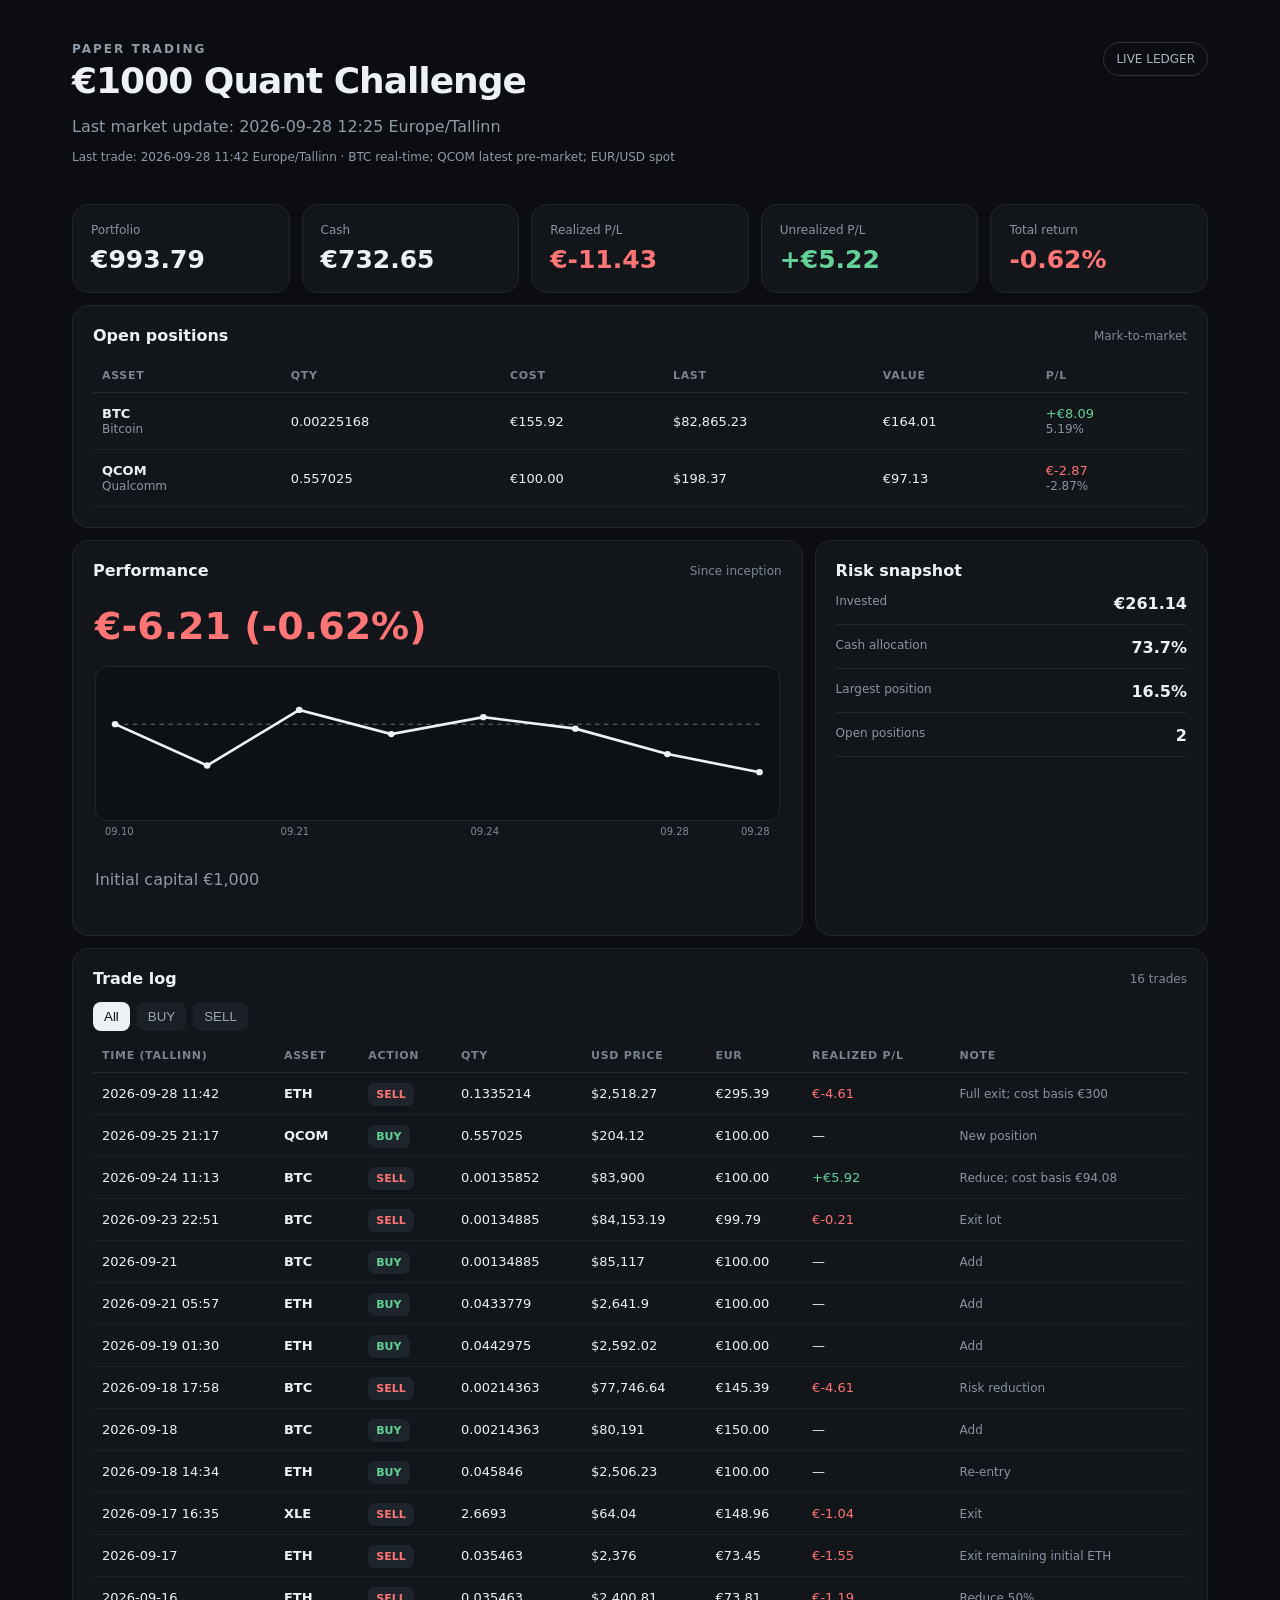
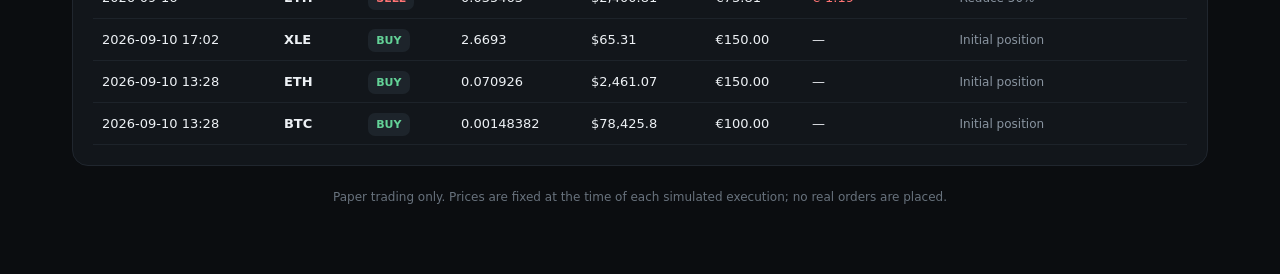
==== index.html @ 476fca2f "Use European chart dates and refresh assets" ====
<!doctype html><html lang="et"><head><meta charset="utf-8"><meta name="viewport" content="width=device-width,initial-scale=1"><title>€1000 Quant Challenge</title><link rel="stylesheet" href="style.css?v=quant5"></head><body><main class="wrap"><header><div><div class="eyebrow">PAPER TRADING</div><h1>€1000 Quant Challenge</h1><p id="asof"></p><p id="lasttrade" class="submeta"></p></div><div class="badge">LIVE LEDGER</div></header><section id="cards" class="cards"></section><section class="panel"><div class="panelhead"><h2>Open positions</h2><span>Mark-to-market</span></div><div class="tablewrap"><table><thead><tr><th>Asset</th><th>Qty</th><th>Cost</th><th>Last</th><th>Value</th><th>P/L</th></tr></thead><tbody id="positions"></tbody></table></div></section><section class="grid"><div class="panel"><div class="panelhead"><h2>Performance</h2><span>Since inception</span></div><div class="perf"><div id="bigReturn"></div><div id="chart" class="chart"></div><div id="chartDates" class="chartdates"></div><p>Initial capital €1,000</p></div></div><div class="panel"><div class="panelhead"><h2>Risk snapshot</h2></div><div id="risk" class="risk"></div></div></section><section class="panel"><div class="panelhead"><h2>Trade log</h2><span id="tradeCount"></span></div><div class="filters"><button class="active" data-f="ALL">All</button><button data-f="BUY">BUY</button><button data-f="SELL">SELL</button></div><div class="tablewrap"><table><thead><tr><th>Time (Tallinn)</th><th>Asset</th><th>Action</th><th>Qty</th><th>USD price</th><th>EUR</th><th>Realized P/L</th><th>Note</th></tr></thead><tbody id="trades"></tbody></table></div></section><footer>Paper trading only. Prices are fixed at the time of each simulated execution; no real orders are placed.</footer></main><script src="data.js?v=quant3"></script><script src="app.js?v=quant5"></script></body></html>
---- style.css ----
*{box-sizing:border-box}body{margin:0;background:#0b0d10;color:#edf1f5;font-family:Inter,ui-sans-serif,system-ui,-apple-system,sans-serif}.wrap{max-width:1180px;margin:auto;padding:42px 22px 70px}header{display:flex;justify-content:space-between;align-items:flex-start;margin-bottom:28px}h1{font-size:36px;margin:4px 0 4px;letter-spacing:-1px}.eyebrow{font-size:12px;letter-spacing:2px;color:#8f9aa7;font-weight:800}p{color:#8f9aa7}.badge{border:1px solid #2a313a;border-radius:999px;padding:9px 12px;font-size:12px;color:#aab4bf}.cards{display:grid;grid-template-columns:repeat(5,1fr);gap:12px;margin-bottom:12px}.card,.panel{background:#12161b;border:1px solid #20262e;border-radius:16px}.card{padding:18px}.label{color:#8994a0;font-size:12px}.value{font-size:25px;font-weight:750;margin-top:8px}.pos{color:#63d297}.neg{color:#ff7474}.panel{padding:20px;margin-bottom:12px}.panelhead{display:flex;justify-content:space-between;align-items:center;margin-bottom:14px}.panelhead h2{font-size:16px;margin:0}.panelhead span{font-size:12px;color:#7f8995}.tablewrap{overflow:auto}table{width:100%;border-collapse:collapse;min-width:760px}th{text-align:left;color:#78838f;font-size:11px;text-transform:uppercase;letter-spacing:.7px;padding:10px 9px;border-bottom:1px solid #252c34}td{padding:13px 9px;border-bottom:1px solid #1d232a;font-size:13px}.symbol{font-weight:800}.side{font-weight:800;font-size:11px;padding:5px 8px;border-radius:7px;background:#1d242b}.grid{display:grid;grid-template-columns:1.3fr .7fr;gap:12px}.perf{padding:10px 2px}.perf #bigReturn{font-size:38px;font-weight:800}.bar{height:8px;background:#252b32;border-radius:10px;overflow:hidden;margin:18px 0}.bar i{display:block;height:100%;width:0;background:currentColor}.risk{display:grid;gap:13px}.riskrow{display:flex;justify-content:space-between;border-bottom:1px solid #20262e;padding-bottom:11px}.filters{display:flex;gap:7px;margin-bottom:8px}.filters button{background:#1b2026;color:#9ba5af;border:0;border-radius:8px;padding:7px 11px;cursor:pointer}.filters button.active{background:#edf1f5;color:#0b0d10}footer{text-align:center;color:#68727d;font-size:12px;margin-top:24px}@media(max-width:850px){.cards{grid-template-columns:repeat(2,1fr)}.grid{grid-template-columns:1fr}header{gap:15px}.badge{display:none}}.submeta{margin-top:-2px;font-size:12px}.chart{height:155px;margin-top:18px;border:1px solid #20262e;border-radius:12px;padding:8px;background:#0d1115}.chart svg{width:100%;height:100%;overflow:visible}.chart .gridline{stroke:#252c34;stroke-width:1}.chart .line{fill:none;stroke:#edf1f5;stroke-width:2.5}.chart .base{stroke:#68727d;stroke-width:1;stroke-dasharray:4 4}.chart .dot{fill:#edf1f5}.chartlabels{display:flex;justify-content:space-between;color:#68727d;font-size:11px;margin-top:6px}.chartdates{position:relative;height:28px;margin:5px 10px 0;color:#7f8995;font-size:10px}.chartdate{position:absolute;transform:translateX(-50%);white-space:nowrap}.chartdate:first-child{transform:none}.chartdate:last-child{transform:translateX(-100%)}
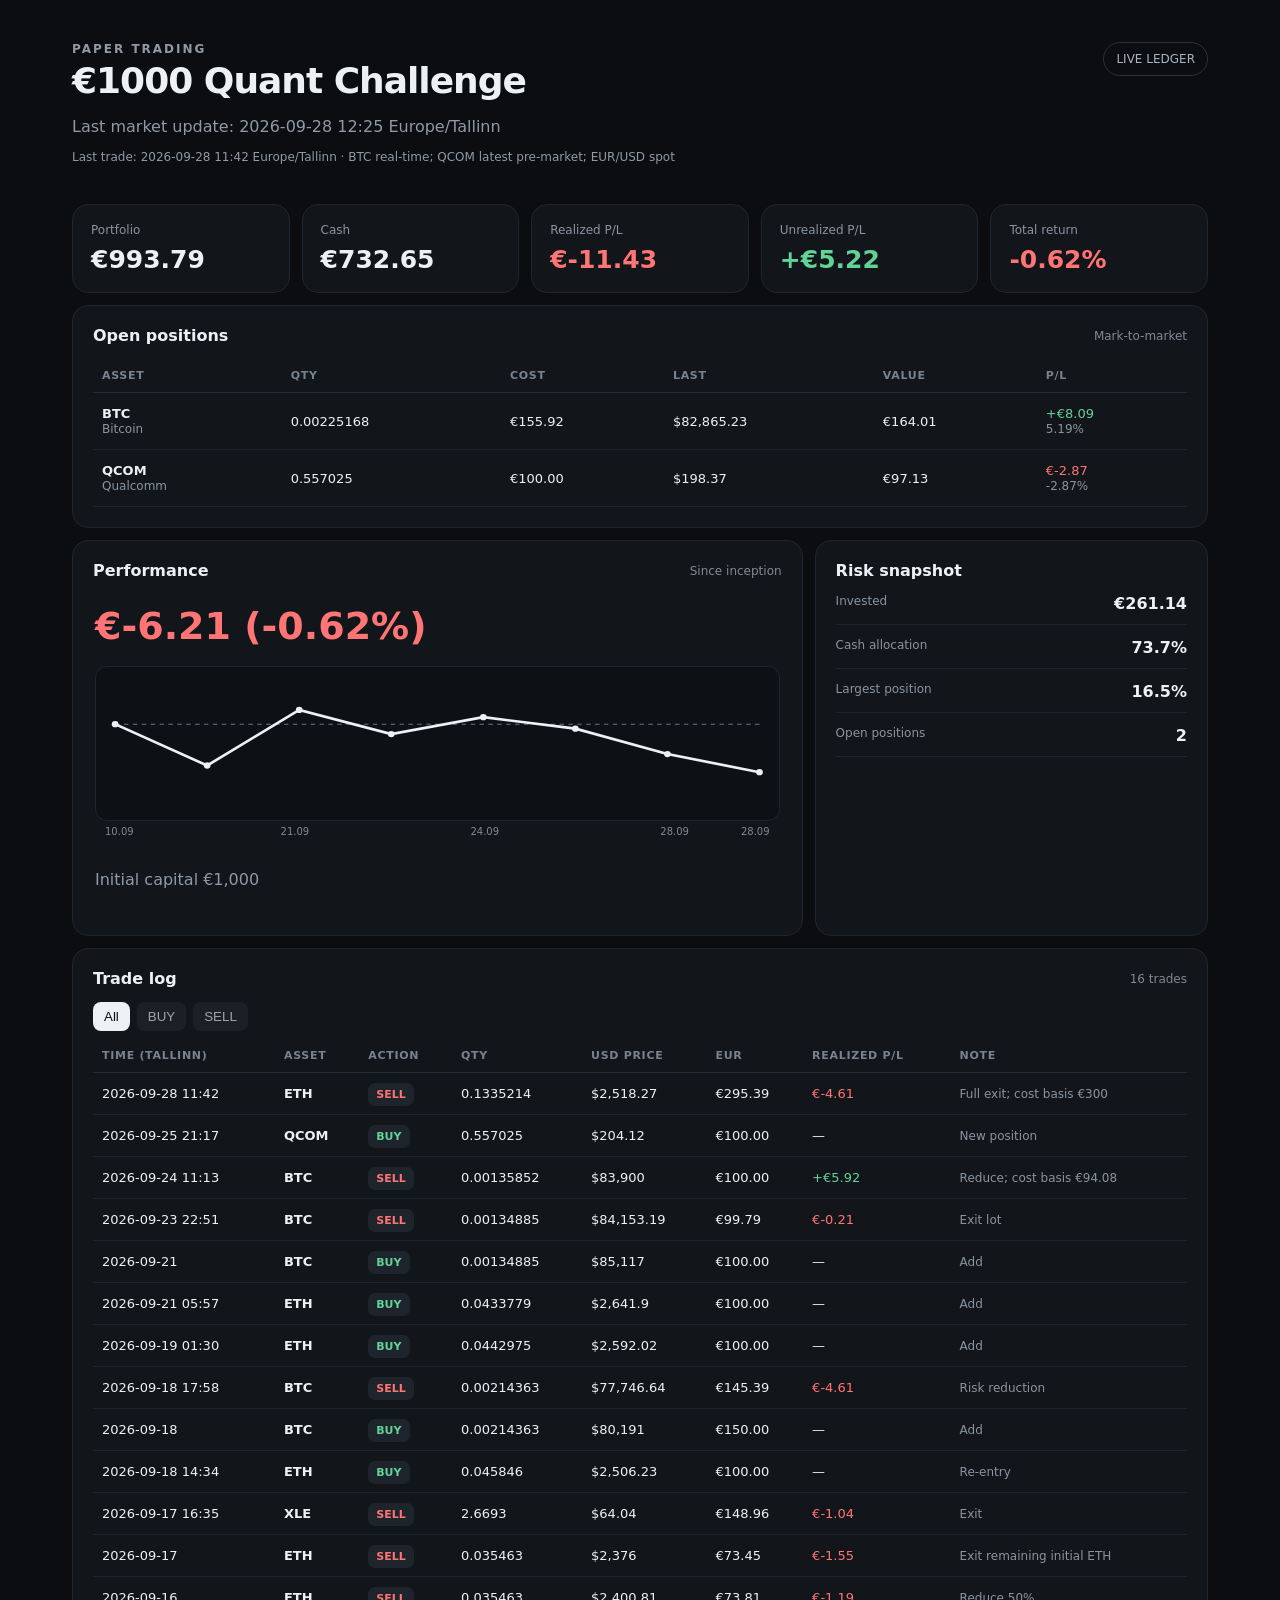
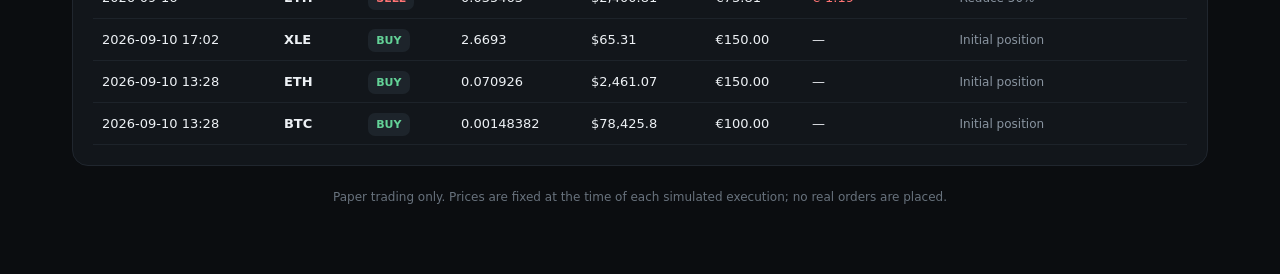
==== commit a2c57b33: "Refresh chart date deduplication" ====
--- a/index.html
+++ b/index.html
@@ -1 +1 @@
-<!doctype html><html lang="et"><head><meta charset="utf-8"><meta name="viewport" content="width=device-width,initial-scale=1"><title>€1000 Quant Challenge</title><link rel="stylesheet" href="style.css?v=quant5"></head><body><main class="wrap"><header><div><div class="eyebrow">PAPER TRADING</div><h1>€1000 Quant Challenge</h1><p id="asof"></p><p id="lasttrade" class="submeta"></p></div><div class="badge">LIVE LEDGER</div></header><section id="cards" class="cards"></section><section class="panel"><div class="panelhead"><h2>Open positions</h2><span>Mark-to-market</span></div><div class="tablewrap"><table><thead><tr><th>Asset</th><th>Qty</th><th>Cost</th><th>Last</th><th>Value</th><th>P/L</th></tr></thead><tbody id="positions"></tbody></table></div></section><section class="grid"><div class="panel"><div class="panelhead"><h2>Performance</h2><span>Since inception</span></div><div class="perf"><div id="bigReturn"></div><div id="chart" class="chart"></div><div id="chartDates" class="chartdates"></div><p>Initial capital €1,000</p></div></div><div class="panel"><div class="panelhead"><h2>Risk snapshot</h2></div><div id="risk" class="risk"></div></div></section><section class="panel"><div class="panelhead"><h2>Trade log</h2><span id="tradeCount"></span></div><div class="filters"><button class="active" data-f="ALL">All</button><button data-f="BUY">BUY</button><button data-f="SELL">SELL</button></div><div class="tablewrap"><table><thead><tr><th>Time (Tallinn)</th><th>Asset</th><th>Action</th><th>Qty</th><th>USD price</th><th>EUR</th><th>Realized P/L</th><th>Note</th></tr></thead><tbody id="trades"></tbody></table></div></section><footer>Paper trading only. Prices are fixed at the time of each simulated execution; no real orders are placed.</footer></main><script src="data.js?v=quant3"></script><script src="app.js?v=quant5"></script></body></html>+<!doctype html><html lang="et"><head><meta charset="utf-8"><meta name="viewport" content="width=device-width,initial-scale=1"><title>€1000 Quant Challenge</title><link rel="stylesheet" href="style.css?v=quant5"></head><body><main class="wrap"><header><div><div class="eyebrow">PAPER TRADING</div><h1>€1000 Quant Challenge</h1><p id="asof"></p><p id="lasttrade" class="submeta"></p></div><div class="badge">LIVE LEDGER</div></header><section id="cards" class="cards"></section><section class="panel"><div class="panelhead"><h2>Open positions</h2><span>Mark-to-market</span></div><div class="tablewrap"><table><thead><tr><th>Asset</th><th>Qty</th><th>Cost</th><th>Last</th><th>Value</th><th>P/L</th></tr></thead><tbody id="positions"></tbody></table></div></section><section class="grid"><div class="panel"><div class="panelhead"><h2>Performance</h2><span>Since inception</span></div><div class="perf"><div id="bigReturn"></div><div id="chart" class="chart"></div><div id="chartDates" class="chartdates"></div><p>Initial capital €1,000</p></div></div><div class="panel"><div class="panelhead"><h2>Risk snapshot</h2></div><div id="risk" class="risk"></div></div></section><section class="panel"><div class="panelhead"><h2>Trade log</h2><span id="tradeCount"></span></div><div class="filters"><button class="active" data-f="ALL">All</button><button data-f="BUY">BUY</button><button data-f="SELL">SELL</button></div><div class="tablewrap"><table><thead><tr><th>Time (Tallinn)</th><th>Asset</th><th>Action</th><th>Qty</th><th>USD price</th><th>EUR</th><th>Realized P/L</th><th>Note</th></tr></thead><tbody id="trades"></tbody></table></div></section><footer>Paper trading only. Prices are fixed at the time of each simulated execution; no real orders are placed.</footer></main><script src="data.js?v=quant3"></script><script src="app.js?v=quant6"></script></body></html>
--- a/style.css
+++ b/style.css
@@ -1 +1 @@
-*{box-sizing:border-box}body{margin:0;background:#0b0d10;color:#edf1f5;font-family:Inter,ui-sans-serif,system-ui,-apple-system,sans-serif}.wrap{max-width:1180px;margin:auto;padding:42px 22px 70px}header{display:flex;justify-content:space-between;align-items:flex-start;margin-bottom:28px}h1{font-size:36px;margin:4px 0 4px;letter-spacing:-1px}.eyebrow{font-size:12px;letter-spacing:2px;color:#8f9aa7;font-weight:800}p{color:#8f9aa7}.badge{border:1px solid #2a313a;border-radius:999px;padding:9px 12px;font-size:12px;color:#aab4bf}.cards{display:grid;grid-template-columns:repeat(5,1fr);gap:12px;margin-bottom:12px}.card,.panel{background:#12161b;border:1px solid #20262e;border-radius:16px}.card{padding:18px}.label{color:#8994a0;font-size:12px}.value{font-size:25px;font-weight:750;margin-top:8px}.pos{color:#63d297}.neg{color:#ff7474}.panel{padding:20px;margin-bottom:12px}.panelhead{display:flex;justify-content:space-between;align-items:center;margin-bottom:14px}.panelhead h2{font-size:16px;margin:0}.panelhead span{font-size:12px;color:#7f8995}.tablewrap{overflow:auto}table{width:100%;border-collapse:collapse;min-width:760px}th{text-align:left;color:#78838f;font-size:11px;text-transform:uppercase;letter-spacing:.7px;padding:10px 9px;border-bottom:1px solid #252c34}td{padding:13px 9px;border-bottom:1px solid #1d232a;font-size:13px}.symbol{font-weight:800}.side{font-weight:800;font-size:11px;padding:5px 8px;border-radius:7px;background:#1d242b}.grid{display:grid;grid-template-columns:1.3fr .7fr;gap:12px}.perf{padding:10px 2px}.perf #bigReturn{font-size:38px;font-weight:800}.bar{height:8px;background:#252b32;border-radius:10px;overflow:hidden;margin:18px 0}.bar i{display:block;height:100%;width:0;background:currentColor}.risk{display:grid;gap:13px}.riskrow{display:flex;justify-content:space-between;border-bottom:1px solid #20262e;padding-bottom:11px}.filters{display:flex;gap:7px;margin-bottom:8px}.filters button{background:#1b2026;color:#9ba5af;border:0;border-radius:8px;padding:7px 11px;cursor:pointer}.filters button.active{background:#edf1f5;color:#0b0d10}footer{text-align:center;color:#68727d;font-size:12px;margin-top:24px}@media(max-width:850px){.cards{grid-template-columns:repeat(2,1fr)}.grid{grid-template-columns:1fr}header{gap:15px}.badge{display:none}}.submeta{margin-top:-2px;font-size:12px}.chart{height:155px;margin-top:18px;border:1px solid #20262e;border-radius:12px;padding:8px;background:#0d1115}.chart svg{width:100%;height:100%;overflow:visible}.chart .gridline{stroke:#252c34;stroke-width:1}.chart .line{fill:none;stroke:#edf1f5;stroke-width:2.5}.chart .base{stroke:#68727d;stroke-width:1;stroke-dasharray:4 4}.chart .dot{fill:#edf1f5}.chartlabels{display:flex;justify-content:space-between;color:#68727d;font-size:11px;margin-top:6px}.chartdates{position:relative;height:28px;margin:5px 10px 0;color:#7f8995;font-size:10px}.chartdate{position:absolute;transform:translateX(-50%);white-space:nowrap}.chartdate:first-child{transform:none}.chartdate:last-child{transform:translateX(-100%)}+*{box-sizing:border-box}body{margin:0;background:#0b0d10;color:#edf1f5;font-family:Inter,ui-sans-serif,system-ui,-apple-system,sans-serif}.wrap{max-width:1180px;margin:auto;padding:42px 22px 70px}header{display:flex;justify-content:space-between;align-items:flex-start;margin-bottom:28px}h1{font-size:36px;margin:4px 0 4px;letter-spacing:-1px}.eyebrow{font-size:12px;letter-spacing:2px;color:#8f9aa7;font-weight:800}p{color:#8f9aa7}.badge{border:1px solid #2a313a;border-radius:999px;padding:9px 12px;font-size:12px;color:#aab4bf}.cards{display:grid;grid-template-columns:repeat(5,1fr);gap:12px;margin-bottom:12px}.card,.panel{background:#12161b;border:1px solid #20262e;border-radius:16px}.card{padding:18px}.label{color:#8994a0;font-size:12px}.value{font-size:25px;font-weight:750;margin-top:8px}.pos{color:#63d297}.neg{color:#ff7474}.panel{padding:20px;margin-bottom:12px}.panelhead{display:flex;justify-content:space-between;align-items:center;margin-bottom:14px}.panelhead h2{font-size:16px;margin:0}.panelhead span{font-size:12px;color:#7f8995}.tablewrap{overflow:auto}table{width:100%;border-collapse:collapse;min-width:760px}th{text-align:left;color:#78838f;font-size:11px;text-transform:uppercase;letter-spacing:.7px;padding:10px 9px;border-bottom:1px solid #252c34}td{padding:13px 9px;border-bottom:1px solid #1d232a;font-size:13px}.symbol{font-weight:800}.side{font-weight:800;font-size:11px;padding:5px 8px;border-radius:7px;background:#1d242b}.grid{display:grid;grid-template-columns:1.3fr .7fr;gap:12px}.perf{padding:10px 2px}.perf #bigReturn{font-size:38px;font-weight:800}.bar{height:8px;background:#252b32;border-radius:10px;overflow:hidden;margin:18px 0}.bar i{display:block;height:100%;width:0;background:currentColor}.risk{display:grid;gap:13px}.riskrow{display:flex;justify-content:space-between;border-bottom:1px solid #20262e;padding-bottom:11px}.filters{display:flex;gap:7px;margin-bottom:8px}.filters button{background:#1b2026;color:#9ba5af;border:0;border-radius:8px;padding:7px 11px;cursor:pointer}.filters button.active{background:#edf1f5;color:#0b0d10}footer{text-align:center;color:#68727d;font-size:12px;margin-top:24px}@media(max-width:850px){.cards{grid-template-columns:repeat(2,1fr)}.grid{grid-template-columns:1fr}header{gap:15px}.badge{display:none}}.submeta{margin-top:-2px;font-size:12px}.chart{height:155px;margin-top:18px;border:1px solid #20262e;border-radius:12px;padding:8px;background:#0d1115}.chart svg{width:100%;height:100%;overflow:visible}.chart .gridline{stroke:#252c34;stroke-width:1}.chart .line{fill:none;stroke:#edf1f5;stroke-width:2.5}.chart .base{stroke:#68727d;stroke-width:1;stroke-dasharray:4 4}.chart .dot{fill:#edf1f5}.chartlabels{display:flex;justify-content:space-between;color:#68727d;font-size:11px;margin-top:6px}.chartdates{position:relative;height:28px;margin:5px 10px 0;color:#7f8995;font-size:10px}.chartdate{position:absolute;transform:translateX(-50%);white-space:nowrap}.chartdate:first-child{transform:none}.chartdate:last-child{transform:translateX(-100%)}@media(max-width:600px){.chartdates{margin-left:10px;margin-right:10px;font-size:9px}.chartdate{white-space:nowrap}}
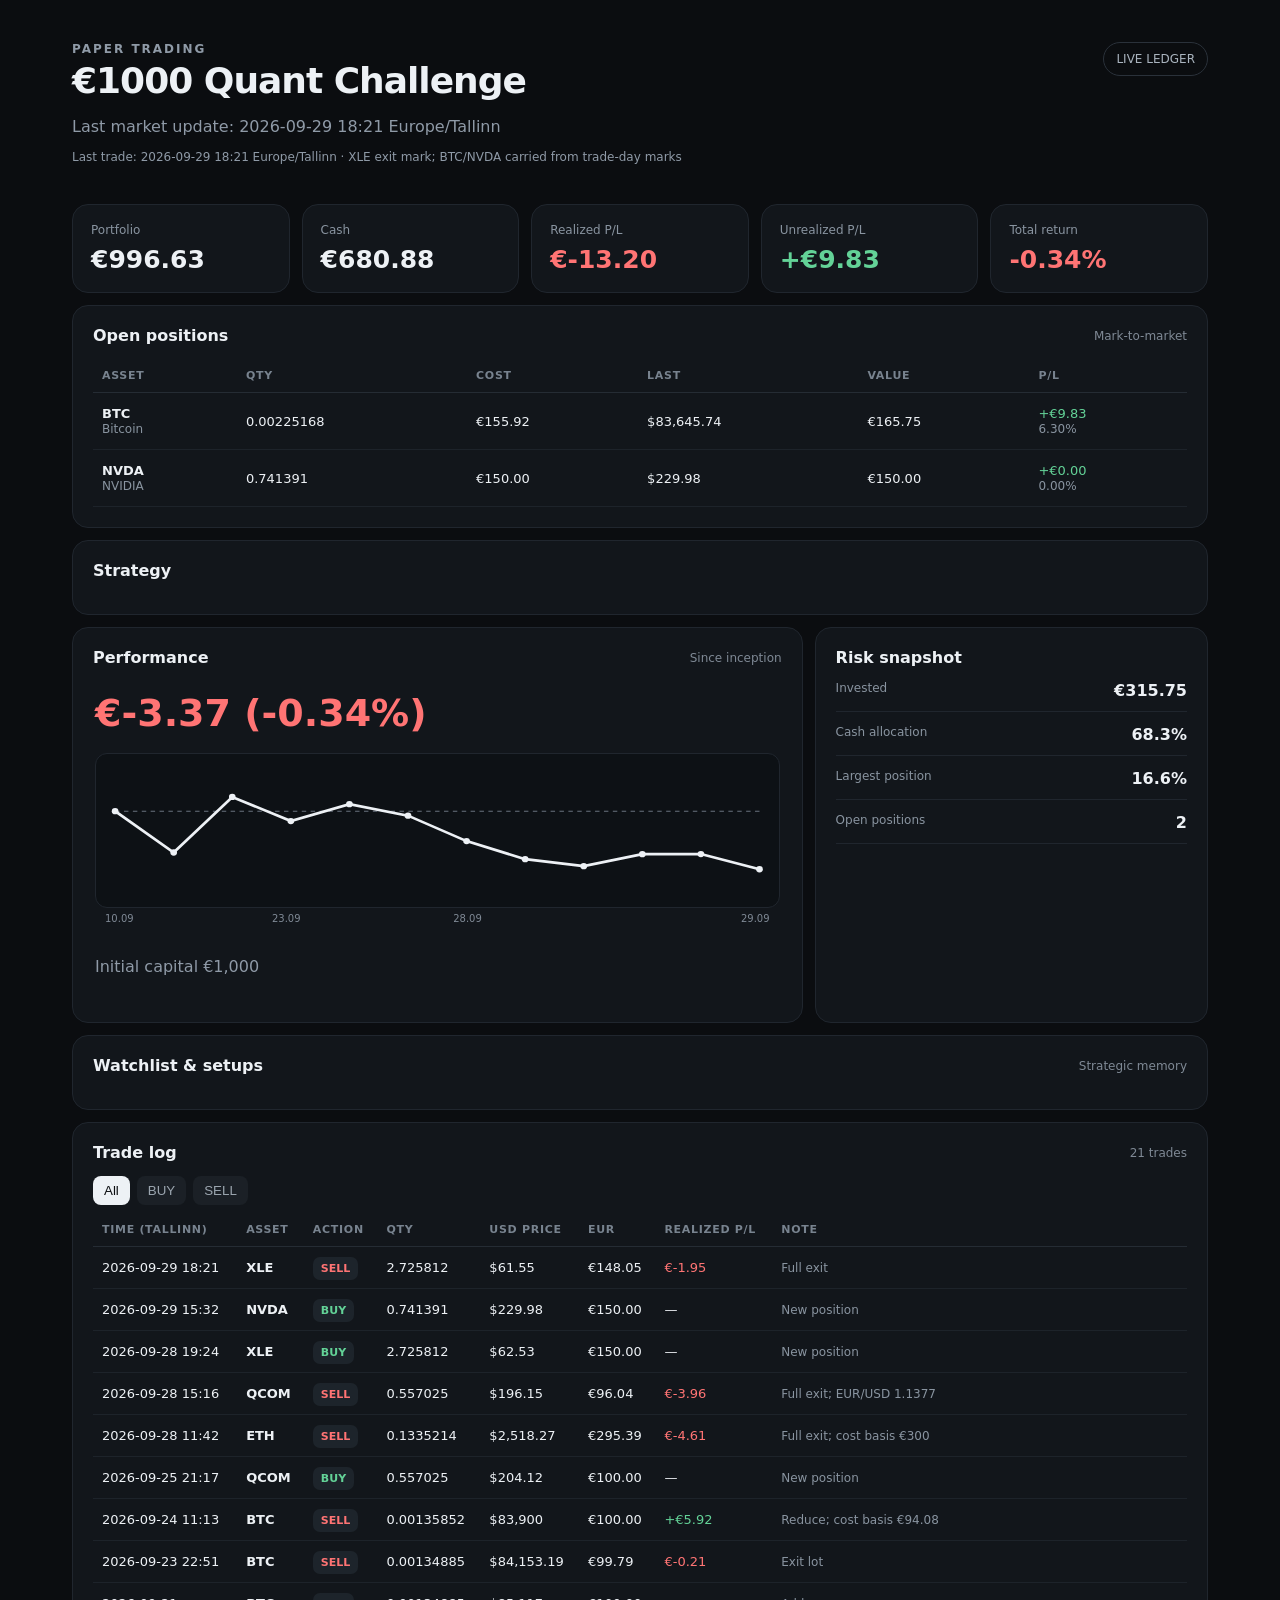
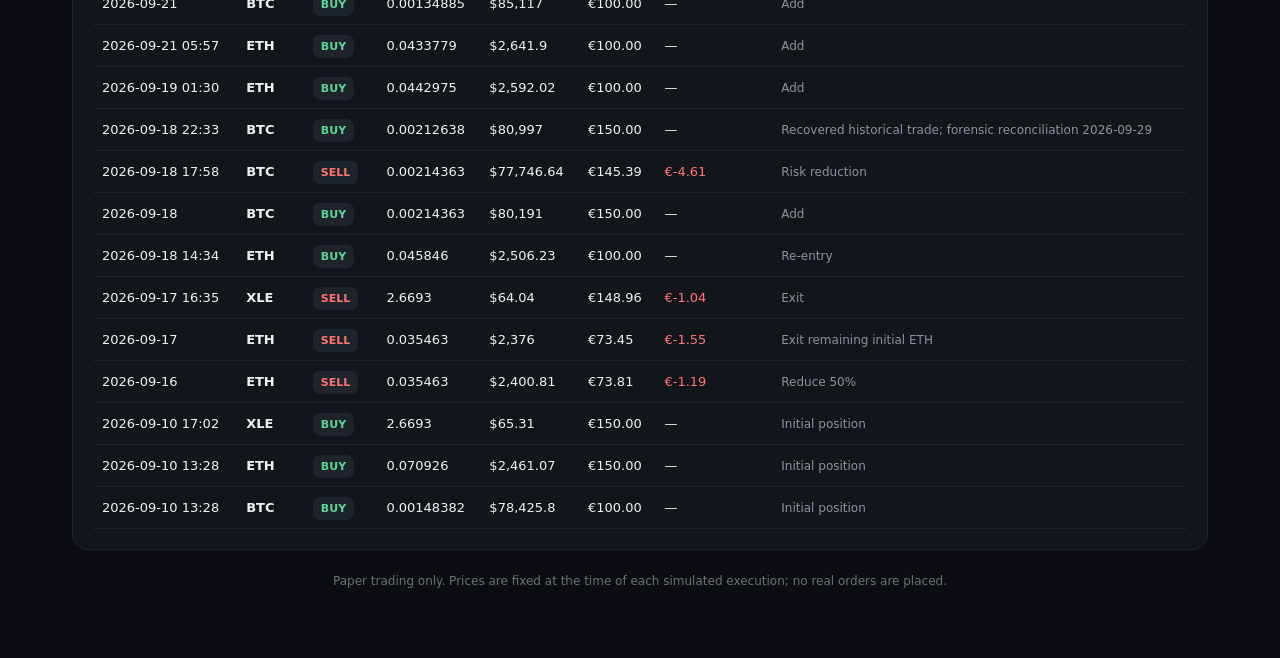
==== commit 7e86a1e2: "Add strategy dashboard sections" ====
--- a/index.html
+++ b/index.html
@@ -1 +1 @@
-<!doctype html><html lang="et"><head><meta charset="utf-8"><meta name="viewport" content="width=device-width,initial-scale=1"><title>€1000 Quant Challenge</title><link rel="stylesheet" href="style.css?v=quant5"></head><body><main class="wrap"><header><div><div class="eyebrow">PAPER TRADING</div><h1>€1000 Quant Challenge</h1><p id="asof"></p><p id="lasttrade" class="submeta"></p></div><div class="badge">LIVE LEDGER</div></header><section id="cards" class="cards"></section><section class="panel"><div class="panelhead"><h2>Open positions</h2><span>Mark-to-market</span></div><div class="tablewrap"><table><thead><tr><th>Asset</th><th>Qty</th><th>Cost</th><th>Last</th><th>Value</th><th>P/L</th></tr></thead><tbody id="positions"></tbody></table></div></section><section class="grid"><div class="panel"><div class="panelhead"><h2>Performance</h2><span>Since inception</span></div><div class="perf"><div id="bigReturn"></div><div id="chart" class="chart"></div><div id="chartDates" class="chartdates"></div><p>Initial capital €1,000</p></div></div><div class="panel"><div class="panelhead"><h2>Risk snapshot</h2></div><div id="risk" class="risk"></div></div></section><section class="panel"><div class="panelhead"><h2>Trade log</h2><span id="tradeCount"></span></div><div class="filters"><button class="active" data-f="ALL">All</button><button data-f="BUY">BUY</button><button data-f="SELL">SELL</button></div><div class="tablewrap"><table><thead><tr><th>Time (Tallinn)</th><th>Asset</th><th>Action</th><th>Qty</th><th>USD price</th><th>EUR</th><th>Realized P/L</th><th>Note</th></tr></thead><tbody id="trades"></tbody></table></div></section><footer>Paper trading only. Prices are fixed at the time of each simulated execution; no real orders are placed.</footer></main><script src="data.js?v=quant3"></script><script src="app.js?v=quant6"></script></body></html>+<!doctype html><html lang="et"><head><meta charset="utf-8"><meta name="viewport" content="width=device-width,initial-scale=1"><title>€1000 Quant Challenge</title><link rel="stylesheet" href="style.css?v=quant7"></head><body><main class="wrap"><header><div><div class="eyebrow">PAPER TRADING</div><h1>€1000 Quant Challenge</h1><p id="asof"></p><p id="lasttrade" class="submeta"></p></div><div class="badge">LIVE LEDGER</div></header><section id="cards" class="cards"></section><section class="panel"><div class="panelhead"><h2>Open positions</h2><span>Mark-to-market</span></div><div class="tablewrap"><table><thead><tr><th>Asset</th><th>Qty</th><th>Cost</th><th>Last</th><th>Value</th><th>P/L</th></tr></thead><tbody id="positions"></tbody></table></div></section><section class="panel"><div class="panelhead"><h2>Strategy</h2><span id="strategyReviewed"></span></div><div id="strategySummary" class="strategy-summary"></div><div id="positionStrategy" class="strategy-cards"></div></section><section class="grid"><div class="panel"><div class="panelhead"><h2>Performance</h2><span>Since inception</span></div><div class="perf"><div id="bigReturn"></div><div id="chart" class="chart"></div><div id="chartDates" class="chartdates"></div><p>Initial capital €1,000</p></div></div><div class="panel"><div class="panelhead"><h2>Risk snapshot</h2></div><div id="risk" class="risk"></div></div></section><section class="panel"><div class="panelhead"><h2>Watchlist & setups</h2><span>Strategic memory</span></div><div id="watchlist" class="watchlist"></div></section><section class="panel"><div class="panelhead"><h2>Trade log</h2><span id="tradeCount"></span></div><div class="filters"><button class="active" data-f="ALL">All</button><button data-f="BUY">BUY</button><button data-f="SELL">SELL</button></div><div class="tablewrap"><table><thead><tr><th>Time (Tallinn)</th><th>Asset</th><th>Action</th><th>Qty</th><th>USD price</th><th>EUR</th><th>Realized P/L</th><th>Note</th></tr></thead><tbody id="trades"></tbody></table></div></section><footer>Paper trading only. Prices are fixed at the time of each simulated execution; no real orders are placed.</footer></main><script src="data.js?v=quant4"></script><script src="app.js?v=quant7"></script></body></html>
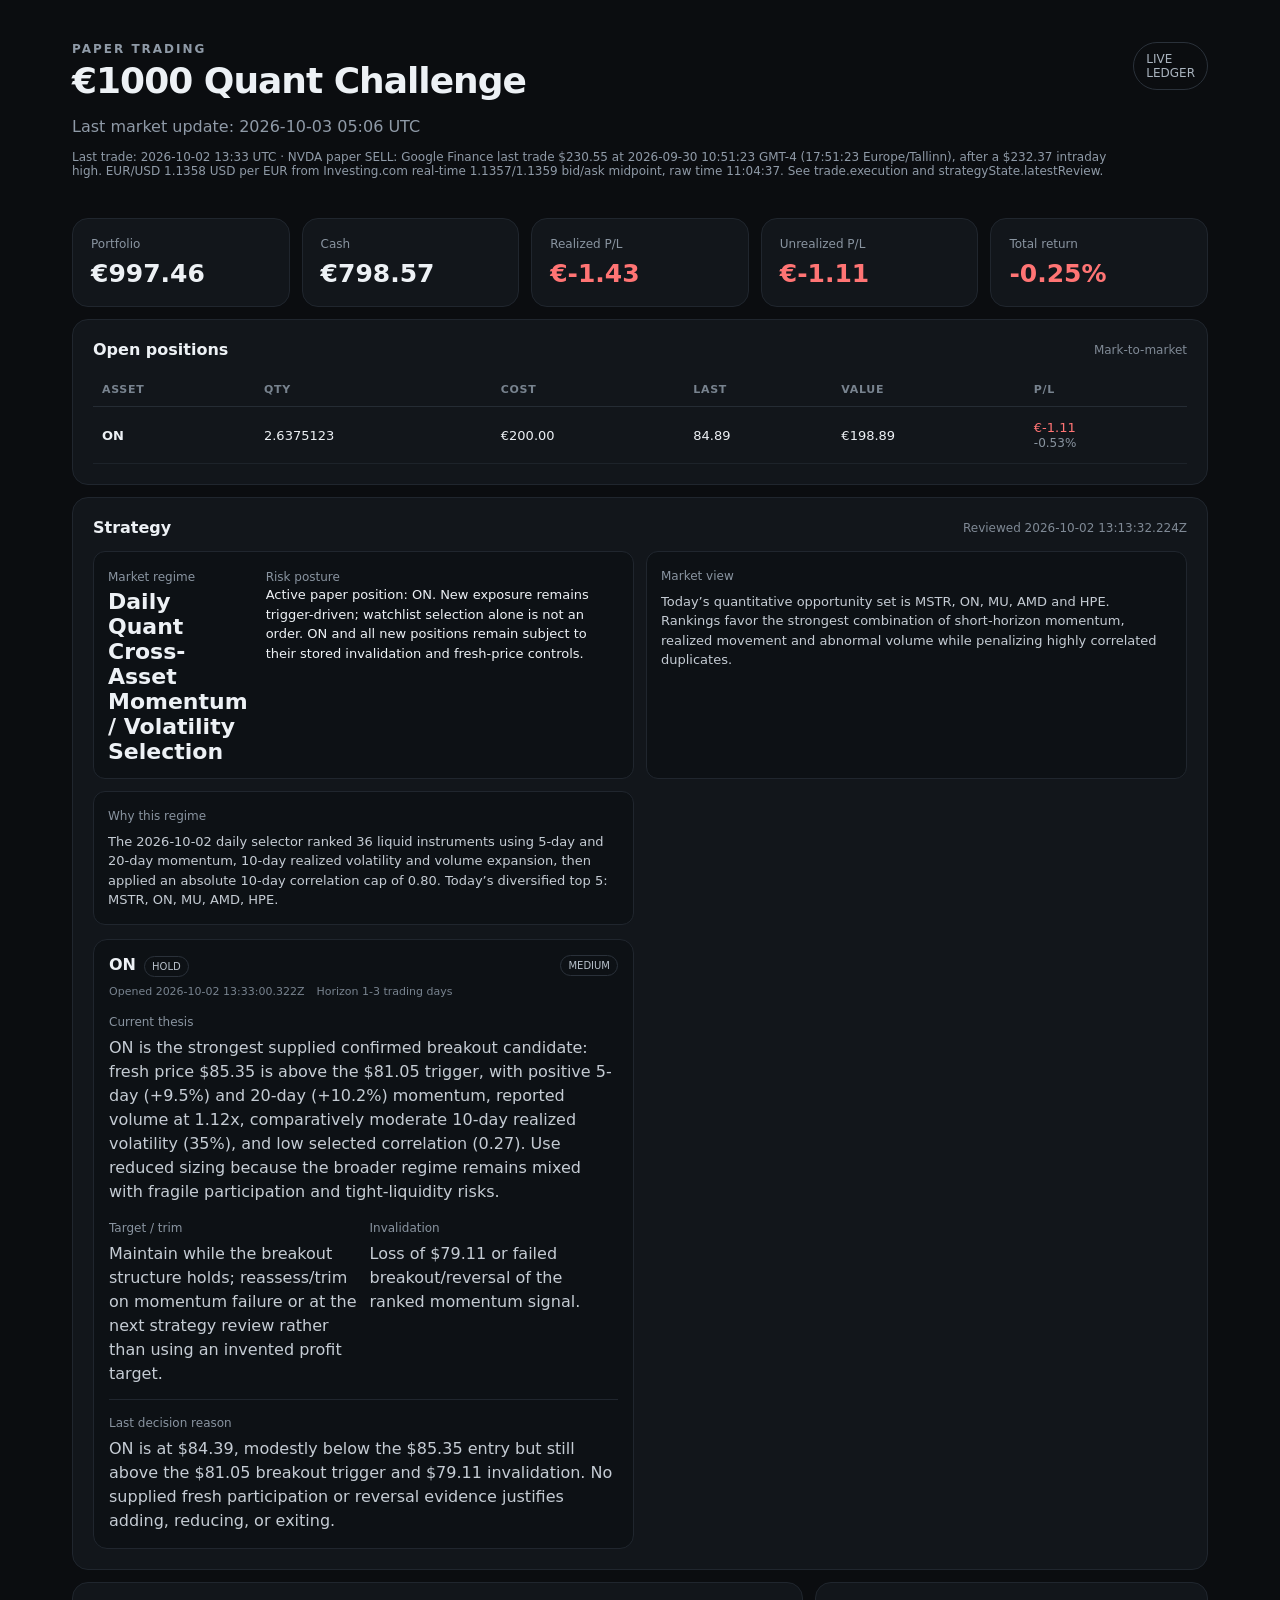
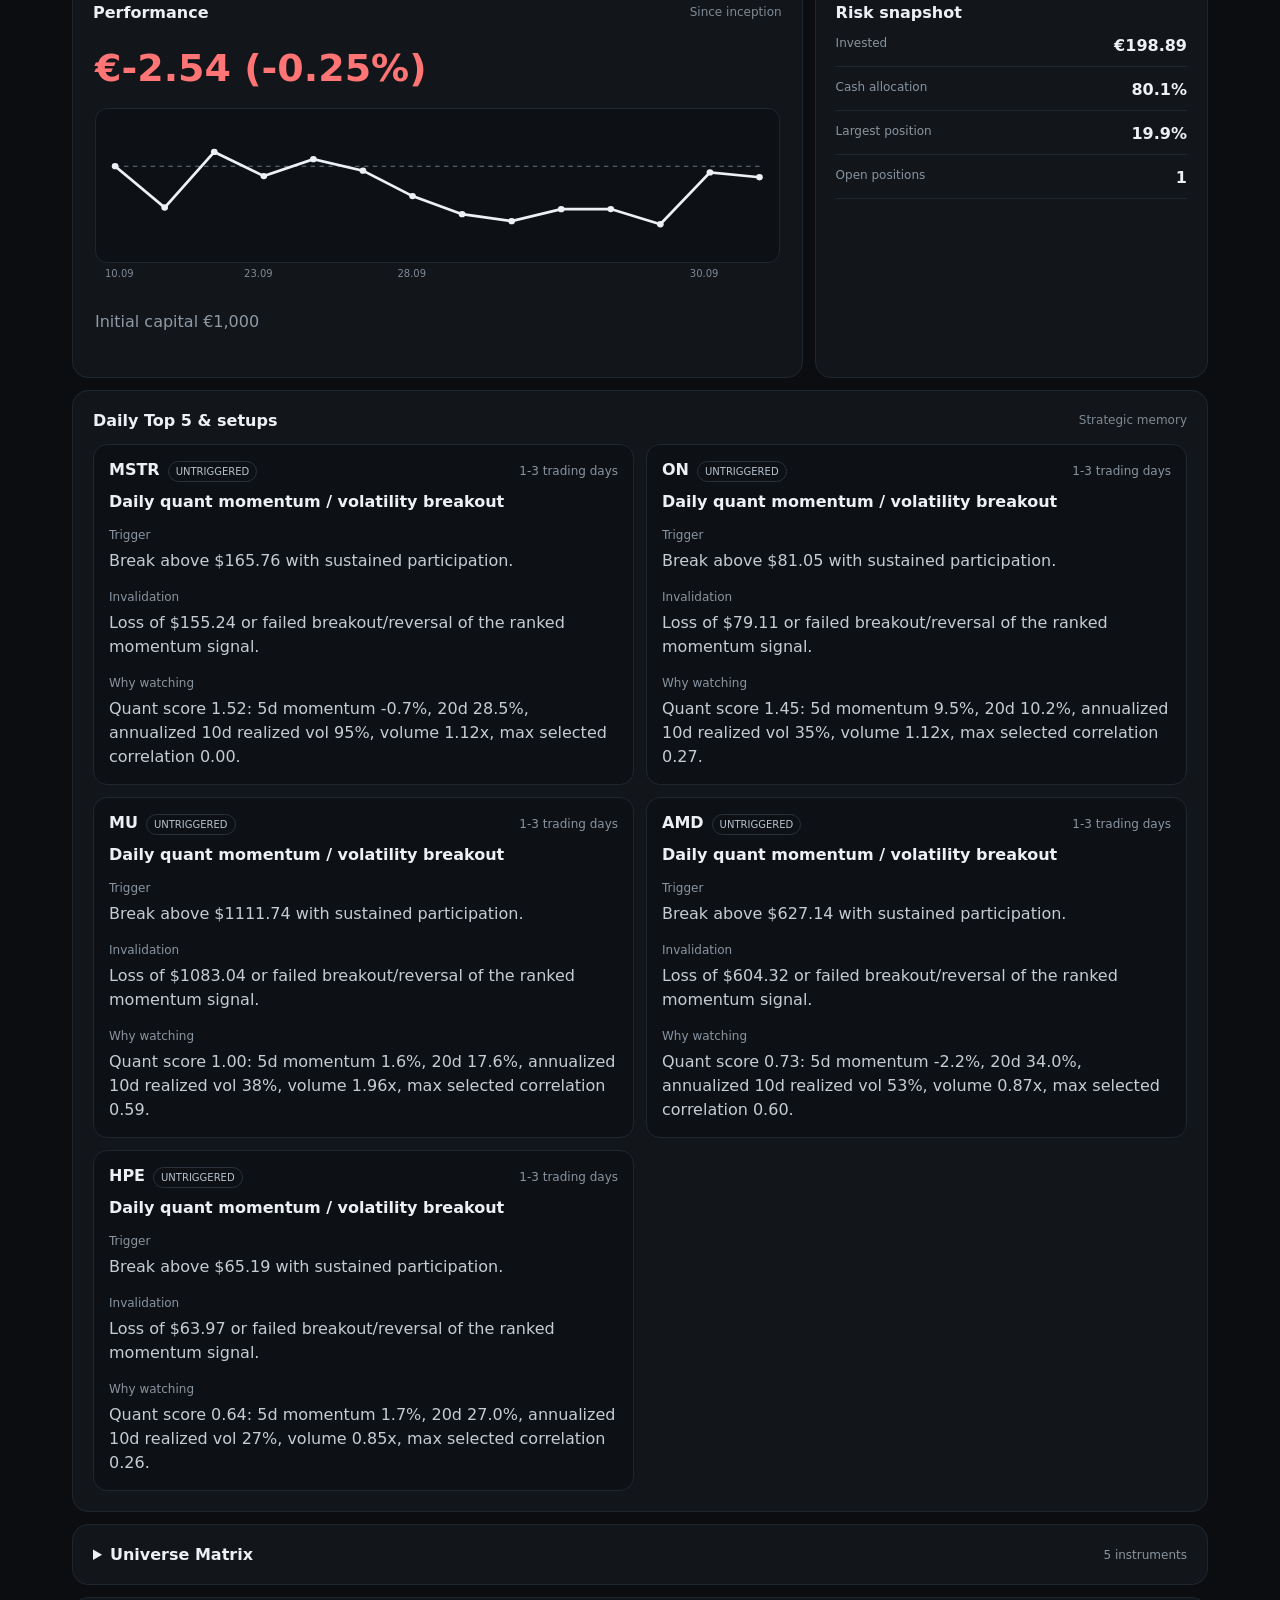
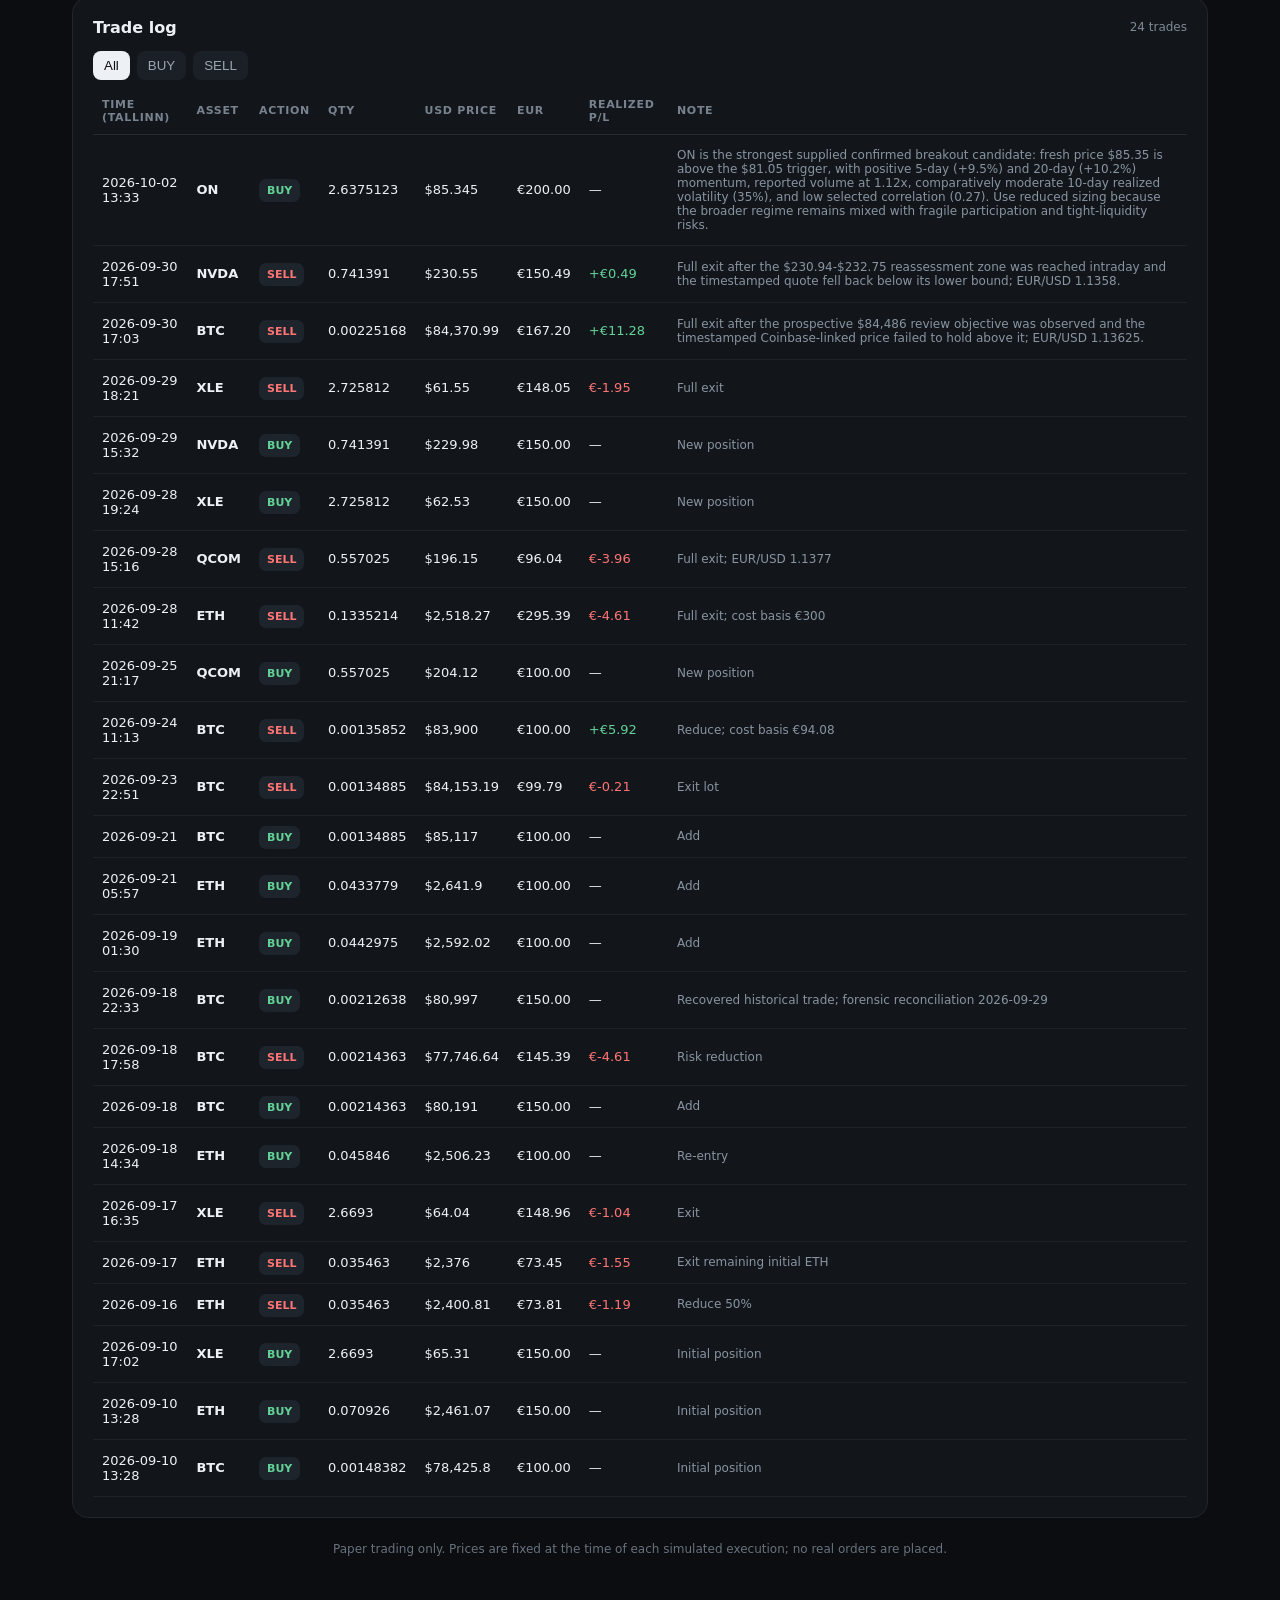
==== commit 77b2bbab: "Add full daily universe matrix and repair selector v2 serialization" ====
--- a/index.html
+++ b/index.html
@@ -1 +1 @@
-<!doctype html><html lang="et"><head><meta charset="utf-8"><meta name="viewport" content="width=device-width,initial-scale=1"><title>€1000 Quant Challenge</title><link rel="stylesheet" href="style.css?v=quant7"></head><body><main class="wrap"><header><div><div class="eyebrow">PAPER TRADING</div><h1>€1000 Quant Challenge</h1><p id="asof"></p><p id="lasttrade" class="submeta"></p></div><div class="badge">LIVE LEDGER</div></header><section id="cards" class="cards"></section><section class="panel"><div class="panelhead"><h2>Open positions</h2><span>Mark-to-market</span></div><div class="tablewrap"><table><thead><tr><th>Asset</th><th>Qty</th><th>Cost</th><th>Last</th><th>Value</th><th>P/L</th></tr></thead><tbody id="positions"></tbody></table></div></section><section class="panel"><div class="panelhead"><h2>Strategy</h2><span id="strategyReviewed"></span></div><div id="strategySummary" class="strategy-summary"></div><div id="positionStrategy" class="strategy-cards"></div></section><section class="grid"><div class="panel"><div class="panelhead"><h2>Performance</h2><span>Since inception</span></div><div class="perf"><div id="bigReturn"></div><div id="chart" class="chart"></div><div id="chartDates" class="chartdates"></div><p>Initial capital €1,000</p></div></div><div class="panel"><div class="panelhead"><h2>Risk snapshot</h2></div><div id="risk" class="risk"></div></div></section><section class="panel"><div class="panelhead"><h2>Watchlist & setups</h2><span>Strategic memory</span></div><div id="watchlist" class="watchlist"></div></section><section class="panel"><div class="panelhead"><h2>Trade log</h2><span id="tradeCount"></span></div><div class="filters"><button class="active" data-f="ALL">All</button><button data-f="BUY">BUY</button><button data-f="SELL">SELL</button></div><div class="tablewrap"><table><thead><tr><th>Time (Tallinn)</th><th>Asset</th><th>Action</th><th>Qty</th><th>USD price</th><th>EUR</th><th>Realized P/L</th><th>Note</th></tr></thead><tbody id="trades"></tbody></table></div></section><footer>Paper trading only. Prices are fixed at the time of each simulated execution; no real orders are placed.</footer></main><script src="data.js?v=quant4"></script><script src="app.js?v=quant7"></script></body></html>+<!doctype html><html lang="et"><head><meta charset="utf-8"><meta name="viewport" content="width=device-width,initial-scale=1"><title>€1000 Quant Challenge</title><link rel="stylesheet" href="style.css?v=matrix1"></head><body><main class="wrap"><header><div><div class="eyebrow">PAPER TRADING</div><h1>€1000 Quant Challenge</h1><p id="asof"></p><p id="lasttrade" class="submeta"></p></div><div class="badge">LIVE LEDGER</div></header><section id="cards" class="cards"></section><section class="panel"><div class="panelhead"><h2>Open positions</h2><span>Mark-to-market</span></div><div class="tablewrap"><table><thead><tr><th>Asset</th><th>Qty</th><th>Cost</th><th>Last</th><th>Value</th><th>P/L</th></tr></thead><tbody id="positions"></tbody></table></div></section><section class="panel"><div class="panelhead"><h2>Strategy</h2><span id="strategyReviewed"></span></div><div id="strategySummary" class="strategy-summary"></div><div id="positionStrategy" class="strategy-cards"></div></section><section class="grid"><div class="panel"><div class="panelhead"><h2>Performance</h2><span>Since inception</span></div><div class="perf"><div id="bigReturn"></div><div id="chart" class="chart"></div><div id="chartDates" class="chartdates"></div><p>Initial capital €1,000</p></div></div><div class="panel"><div class="panelhead"><h2>Risk snapshot</h2></div><div id="risk" class="risk"></div></div></section><section class="panel"><div class="panelhead"><h2>Daily Top 5 & setups</h2><span>Strategic memory</span></div><div id="watchlist" class="watchlist"></div></section><details id="universeMatrix" class="panel universe-panel"><summary><strong>Universe Matrix</strong><span id="universeCount"></span></summary><p id="universeMeta" class="matrix-note"></p><p id="universeMethod" class="matrix-note"></p><p id="universeComparison" class="matrix-note"></p><div class="matrix-controls"><label>Instrument<input id="universeSearch" type="search" placeholder="Search symbol" autocomplete="off"></label><label>Status<select id="universeFilter"><option value="ALL">All instruments</option><option value="SELECTED">Selected</option><option value="WATCH">Watch</option><option value="REJECT">Rejected / missing data</option></select></label><label>Sort<select id="universeSort"><option value="score">Score: high to low</option><option value="symbol">Symbol: A–Z</option><option value="change">Rank change: biggest rise</option></select></label><span id="universeVisible" class="label"></span></div><div class="tablewrap matrix-scroll" tabindex="0" role="region" aria-label="Universe factors; scroll horizontally for all columns"><table class="matrix-table"><thead><tr><th>Instrument</th><th>Rank</th><th>Change</th><th>Momentum<br>5d / 20d</th><th>Participation</th><th>Volatility</th><th>Correlation</th><th>Regime fit</th><th>Trigger</th><th>Invalidation</th><th>Expiry</th><th>Score</th><th>Status</th></tr></thead><tbody id="universeRows"></tbody></table></div><p class="matrix-note">Scroll sideways for all columns. Tap an instrument for selection reasons and setup rules. SELECTED is a watchlist candidate; entry still requires trigger confirmation.</p></details><section class="panel"><div class="panelhead"><h2>Trade log</h2><span id="tradeCount"></span></div><div class="filters"><button class="active" data-f="ALL">All</button><button data-f="BUY">BUY</button><button data-f="SELL">SELL</button></div><div class="tablewrap"><table><thead><tr><th>Time (Tallinn)</th><th>Asset</th><th>Action</th><th>Qty</th><th>USD price</th><th>EUR</th><th>Realized P/L</th><th>Note</th></tr></thead><tbody id="trades"></tbody></table></div></section><footer>Paper trading only. Prices are fixed at the time of each simulated execution; no real orders are placed.</footer></main><script src="data.js?v=quant4"></script><script src="app.js?v=matrix1"></script><script src="universe-matrix.js?v=matrix1"></script></body></html>
--- a/style.css
+++ b/style.css
@@ -1 +1,5 @@
-*{box-sizing:border-box}body{margin:0;background:#0b0d10;color:#edf1f5;font-family:Inter,ui-sans-serif,system-ui,-apple-system,sans-serif}.wrap{max-width:1180px;margin:auto;padding:42px 22px 70px}header{display:flex;justify-content:space-between;align-items:flex-start;margin-bottom:28px}h1{font-size:36px;margin:4px 0 4px;letter-spacing:-1px}.eyebrow{font-size:12px;letter-spacing:2px;color:#8f9aa7;font-weight:800}p{color:#8f9aa7}.badge{border:1px solid #2a313a;border-radius:999px;padding:9px 12px;font-size:12px;color:#aab4bf}.cards{display:grid;grid-template-columns:repeat(5,1fr);gap:12px;margin-bottom:12px}.card,.panel{background:#12161b;border:1px solid #20262e;border-radius:16px}.card{padding:18px}.label{color:#8994a0;font-size:12px}.value{font-size:25px;font-weight:750;margin-top:8px}.pos{color:#63d297}.neg{color:#ff7474}.panel{padding:20px;margin-bottom:12px}.panelhead{display:flex;justify-content:space-between;align-items:center;margin-bottom:14px}.panelhead h2{font-size:16px;margin:0}.panelhead span{font-size:12px;color:#7f8995}.tablewrap{overflow:auto}table{width:100%;border-collapse:collapse;min-width:760px}th{text-align:left;color:#78838f;font-size:11px;text-transform:uppercase;letter-spacing:.7px;padding:10px 9px;border-bottom:1px solid #252c34}td{padding:13px 9px;border-bottom:1px solid #1d232a;font-size:13px}.symbol{font-weight:800}.side{font-weight:800;font-size:11px;padding:5px 8px;border-radius:7px;background:#1d242b}.grid{display:grid;grid-template-columns:1.3fr .7fr;gap:12px}.perf{padding:10px 2px}.perf #bigReturn{font-size:38px;font-weight:800}.bar{height:8px;background:#252b32;border-radius:10px;overflow:hidden;margin:18px 0}.bar i{display:block;height:100%;width:0;background:currentColor}.risk{display:grid;gap:13px}.riskrow{display:flex;justify-content:space-between;border-bottom:1px solid #20262e;padding-bottom:11px}.filters{display:flex;gap:7px;margin-bottom:8px}.filters button{background:#1b2026;color:#9ba5af;border:0;border-radius:8px;padding:7px 11px;cursor:pointer}.filters button.active{background:#edf1f5;color:#0b0d10}footer{text-align:center;color:#68727d;font-size:12px;margin-top:24px}@media(max-width:850px){.cards{grid-template-columns:repeat(2,1fr)}.grid{grid-template-columns:1fr}header{gap:15px}.badge{display:none}}.submeta{margin-top:-2px;font-size:12px}.chart{height:155px;margin-top:18px;border:1px solid #20262e;border-radius:12px;padding:8px;background:#0d1115}.chart svg{width:100%;height:100%;overflow:visible}.chart .gridline{stroke:#252c34;stroke-width:1}.chart .line{fill:none;stroke:#edf1f5;stroke-width:2.5}.chart .base{stroke:#68727d;stroke-width:1;stroke-dasharray:4 4}.chart .dot{fill:#edf1f5}.chartlabels{display:flex;justify-content:space-between;color:#68727d;font-size:11px;margin-top:6px}.chartdates{position:relative;height:28px;margin:5px 10px 0;color:#7f8995;font-size:10px}.chartdate{position:absolute;transform:translateX(-50%);white-space:nowrap}.chartdate:first-child{transform:none}.chartdate:last-child{transform:translateX(-100%)}@media(max-width:600px){.chartdates{margin-left:10px;margin-right:10px;font-size:9px}.chartdate{white-space:nowrap}}+*{box-sizing:border-box}body{margin:0;background:#0b0d10;color:#edf1f5;font-family:Inter,ui-sans-serif,system-ui,-apple-system,sans-serif}.wrap{max-width:1180px;margin:auto;padding:42px 22px 70px}header{display:flex;justify-content:space-between;align-items:flex-start;margin-bottom:28px}h1{font-size:36px;margin:4px 0 4px;letter-spacing:-1px}.eyebrow{font-size:12px;letter-spacing:2px;color:#8f9aa7;font-weight:800}p{color:#8f9aa7}.badge{border:1px solid #2a313a;border-radius:999px;padding:9px 12px;font-size:12px;color:#aab4bf}.cards{display:grid;grid-template-columns:repeat(5,1fr);gap:12px;margin-bottom:12px}.card,.panel{background:#12161b;border:1px solid #20262e;border-radius:16px}.card{padding:18px}.label{color:#8994a0;font-size:12px}.value{font-size:25px;font-weight:750;margin-top:8px}.pos{color:#63d297}.neg{color:#ff7474}.panel{padding:20px;margin-bottom:12px}.panelhead{display:flex;justify-content:space-between;align-items:center;margin-bottom:14px;gap:12px}.panelhead h2{font-size:16px;margin:0}.panelhead span{font-size:12px;color:#7f8995}.tablewrap{overflow:auto}table{width:100%;border-collapse:collapse;min-width:760px}th{text-align:left;color:#78838f;font-size:11px;text-transform:uppercase;letter-spacing:.7px;padding:10px 9px;border-bottom:1px solid #252c34}td{padding:13px 9px;border-bottom:1px solid #1d232a;font-size:13px}.symbol{font-weight:800}.side{font-weight:800;font-size:11px;padding:5px 8px;border-radius:7px;background:#1d242b}.grid{display:grid;grid-template-columns:1.3fr .7fr;gap:12px}.perf{padding:10px 2px}.perf #bigReturn{font-size:38px;font-weight:800}.risk{display:grid;gap:13px}.riskrow{display:flex;justify-content:space-between;border-bottom:1px solid #20262e;padding-bottom:11px}.filters{display:flex;gap:7px;margin-bottom:8px}.filters button{background:#1b2026;color:#9ba5af;border:0;border-radius:8px;padding:7px 11px;cursor:pointer}.filters button.active{background:#edf1f5;color:#0b0d10}footer{text-align:center;color:#68727d;font-size:12px;margin-top:24px}.submeta{margin-top:-2px;font-size:12px}.chart{height:155px;margin-top:18px;border:1px solid #20262e;border-radius:12px;padding:8px;background:#0d1115}.chart svg{width:100%;height:100%;overflow:visible}.chart .line{fill:none;stroke:#edf1f5;stroke-width:2.5}.chart .base{stroke:#68727d;stroke-width:1;stroke-dasharray:4 4}.chart .dot{fill:#edf1f5}.chartdates{position:relative;height:28px;margin:5px 10px 0;color:#7f8995;font-size:10px}.chartdate{position:absolute;transform:translateX(-50%);white-space:nowrap}.chartdate:first-child{transform:none}.chartdate:last-child{transform:translateX(-100%)}
+.strategy-summary{display:grid;grid-template-columns:1fr 1fr;gap:12px;margin-bottom:14px}.strategy-hero,.strategy-copy.full{background:#0d1115;border:1px solid #20262e;border-radius:12px;padding:14px}.strategy-hero{display:grid;grid-template-columns:.55fr 1.45fr;gap:18px}.strategy-title{font-size:22px;font-weight:800;text-transform:capitalize;margin-top:4px}.strategy-copy{font-size:13px;line-height:1.5}.strategy-copy.full p,.strategy-field p{margin:6px 0 0;color:#c5ccd4;line-height:1.5}.strategy-cards{display:grid;grid-template-columns:repeat(2,minmax(0,1fr));gap:12px}.strategy-card,.watch-card{background:#0d1115;border:1px solid #20262e;border-radius:14px;padding:15px}.strategy-card-head{display:flex;justify-content:space-between;align-items:center;gap:10px}.pill,.riskpill{display:inline-block;margin-left:8px;border:1px solid #2a313a;border-radius:999px;padding:4px 7px;font-size:10px;color:#b8c1cb}.riskpill{margin-left:0}.strategy-meta{display:flex;gap:12px;flex-wrap:wrap;color:#78838f;font-size:11px;margin-top:8px}.strategy-field{margin-top:13px}.strategy-two{display:grid;grid-template-columns:1fr 1fr;gap:12px}.decision{border-top:1px solid #20262e;padding-top:12px}.watchlist{display:grid;grid-template-columns:repeat(2,minmax(0,1fr));gap:12px}.watch-setup{font-size:16px;font-weight:750;margin-top:10px}.empty{color:#78838f;font-size:13px;padding:8px 0}
+@media(max-width:850px){.cards{grid-template-columns:repeat(2,1fr)}.grid,.strategy-summary,.strategy-cards,.watchlist{grid-template-columns:1fr}header{gap:15px}.badge{display:none}.strategy-hero{grid-template-columns:1fr}.strategy-two{grid-template-columns:1fr}}@media(max-width:600px){.chartdates{margin-left:10px;margin-right:10px;font-size:9px}.chartdate{white-space:nowrap}.wrap{padding:28px 14px 55px}.panel{padding:16px}h1{font-size:30px}}
+.universe-panel summary{cursor:pointer;display:list-item;font-size:16px}.universe-panel summary span{float:right;color:#8994a0;font-size:12px;margin-top:3px}.matrix-note{font-size:12px;line-height:1.6;color:#99a4b0}.matrix-controls{display:flex;align-items:end;gap:12px;flex-wrap:wrap;margin:16px 0}.matrix-controls label{display:grid;gap:6px;font-size:12px;color:#99a4b0}.matrix-controls input,.matrix-controls select{background:#0d1115;border:1px solid #323c47;color:#edf1f5;padding:9px;border-radius:8px;font:inherit;max-width:100%}.matrix-scroll{max-height:650px;border:1px solid #20262e;border-radius:10px}.matrix-table{min-width:1320px}.matrix-table th{position:sticky;top:0;background:#171d24;z-index:2;white-space:nowrap}.matrix-table td{white-space:nowrap;vertical-align:middle}.matrix-table td:first-child{position:sticky;left:0;background:#12161b;z-index:1}.matrix-table th:first-child{left:0;z-index:3}.matrix-table .matrix-selected td{background:#14251e}.matrix-symbol{cursor:pointer;color:#edf1f5;font:inherit;font-weight:800;border:0;background:none;padding:5px 0}.matrix-symbol span{color:#a4b2be;margin-left:4px}.matrix-factor{display:inline-block;min-width:60px;text-align:center;border-radius:5px;padding:6px;font-size:12px;font-variant-numeric:tabular-nums}.matrix-factor.strong{color:#96eab8;background:#183b2b}.matrix-factor.mid{color:#ffe1a0;background:#3b301b}.matrix-factor.weak{color:#ffaaa6;background:#3e2425}.matrix-factor.missing{color:#82909e;background:#20262e}.matrix-table small{display:block;font-size:10px;color:#a8b4c0;margin-top:5px}.matrix-score{font-weight:800;font-variant-numeric:tabular-nums}.matrix-status{font-size:10px;font-weight:800;border:1px solid #37414c;padding:5px 7px;border-radius:5px}.matrix-status.selected{color:#96eab8}.matrix-status.reject{color:#ffaaa6}.matrix-status.watch{color:#ffe1a0}.matrix-detail td{position:static!important;background:#0d1115!important;white-space:normal}.matrix-detail-grid{display:grid;grid-template-columns:1fr 1fr 1fr;gap:22px;max-width:1180px}.matrix-detail p{color:#c5ccd4;font-size:12px;line-height:1.6;overflow-wrap:anywhere}.matrix-symbol:focus-visible,summary:focus-visible,.matrix-scroll:focus-visible{outline:2px solid #96eab8;outline-offset:2px}
+@media(max-width:600px){.matrix-controls{gap:8px}.matrix-controls label{flex:1;min-width:130px}.matrix-controls input,.matrix-controls select{width:100%}.matrix-detail-grid{grid-template-columns:1fr}.matrix-detail td{max-width:300px}.matrix-note{font-size:11px}}
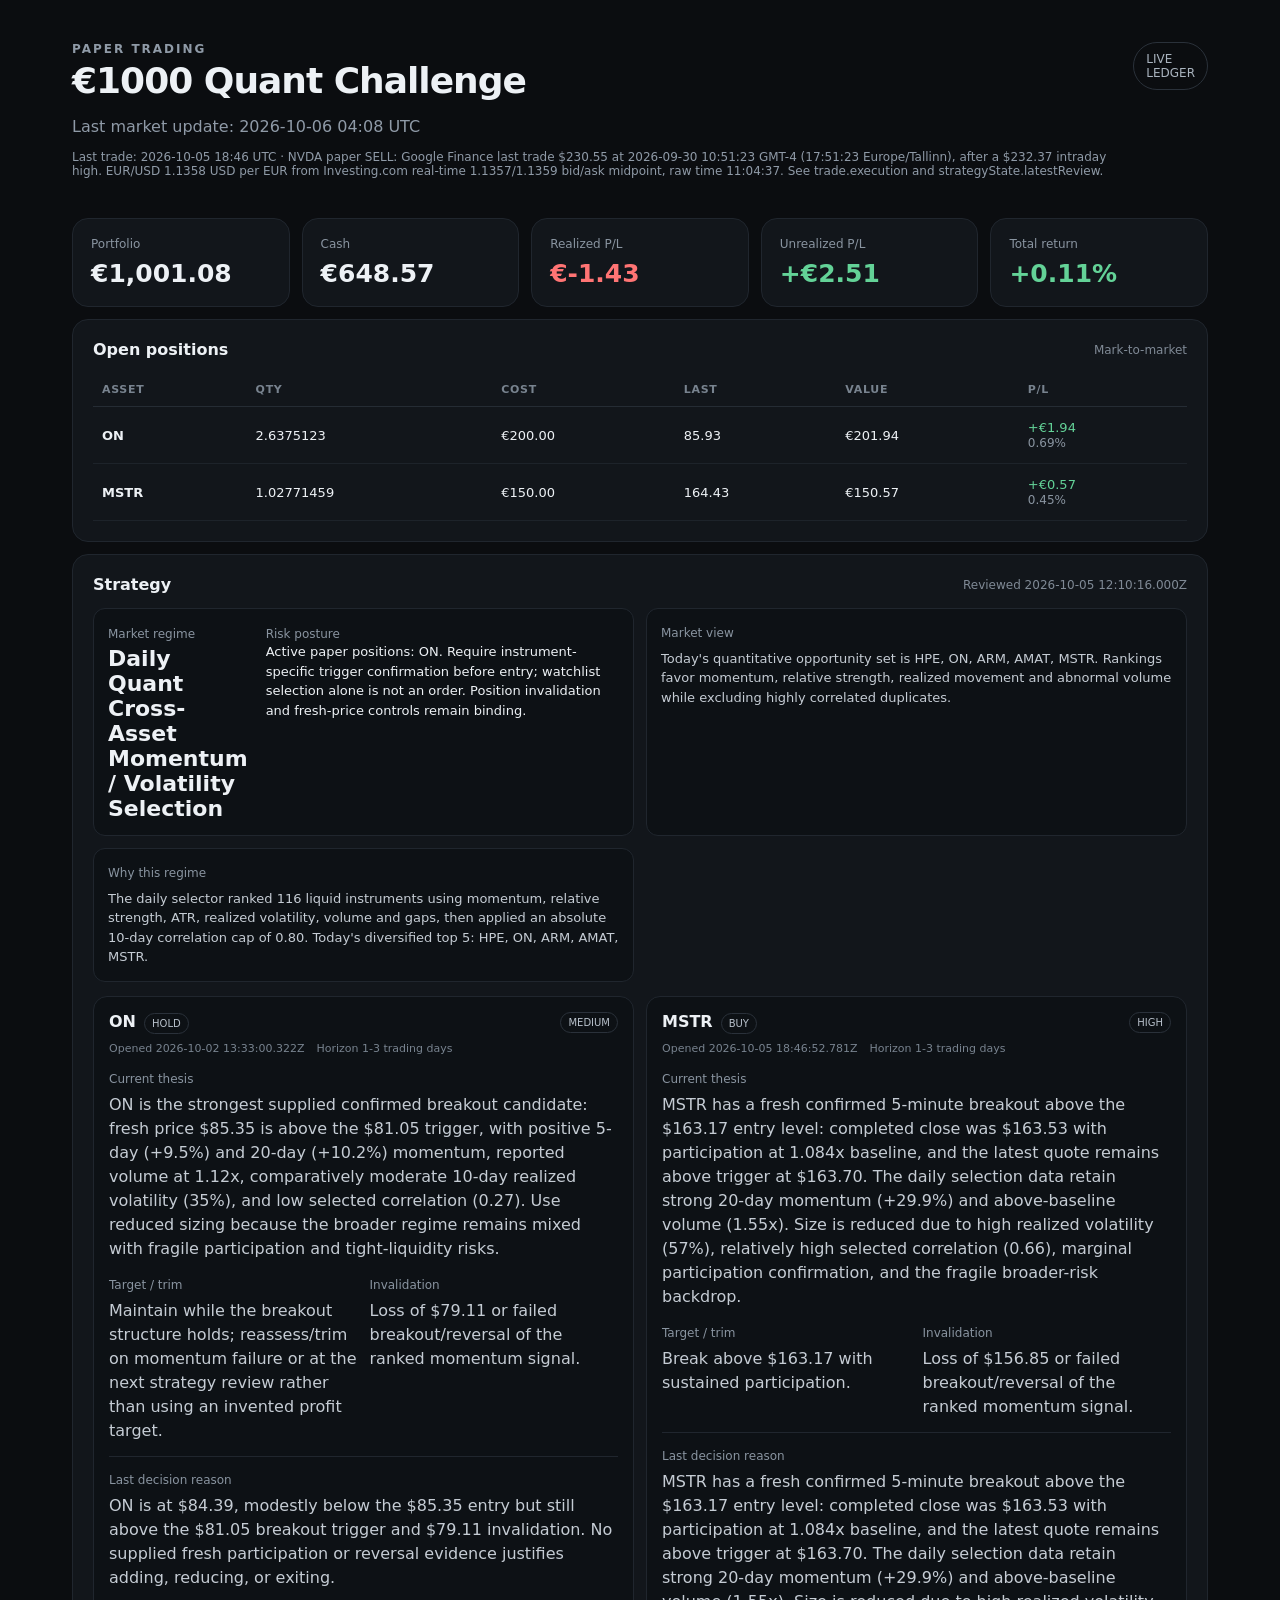
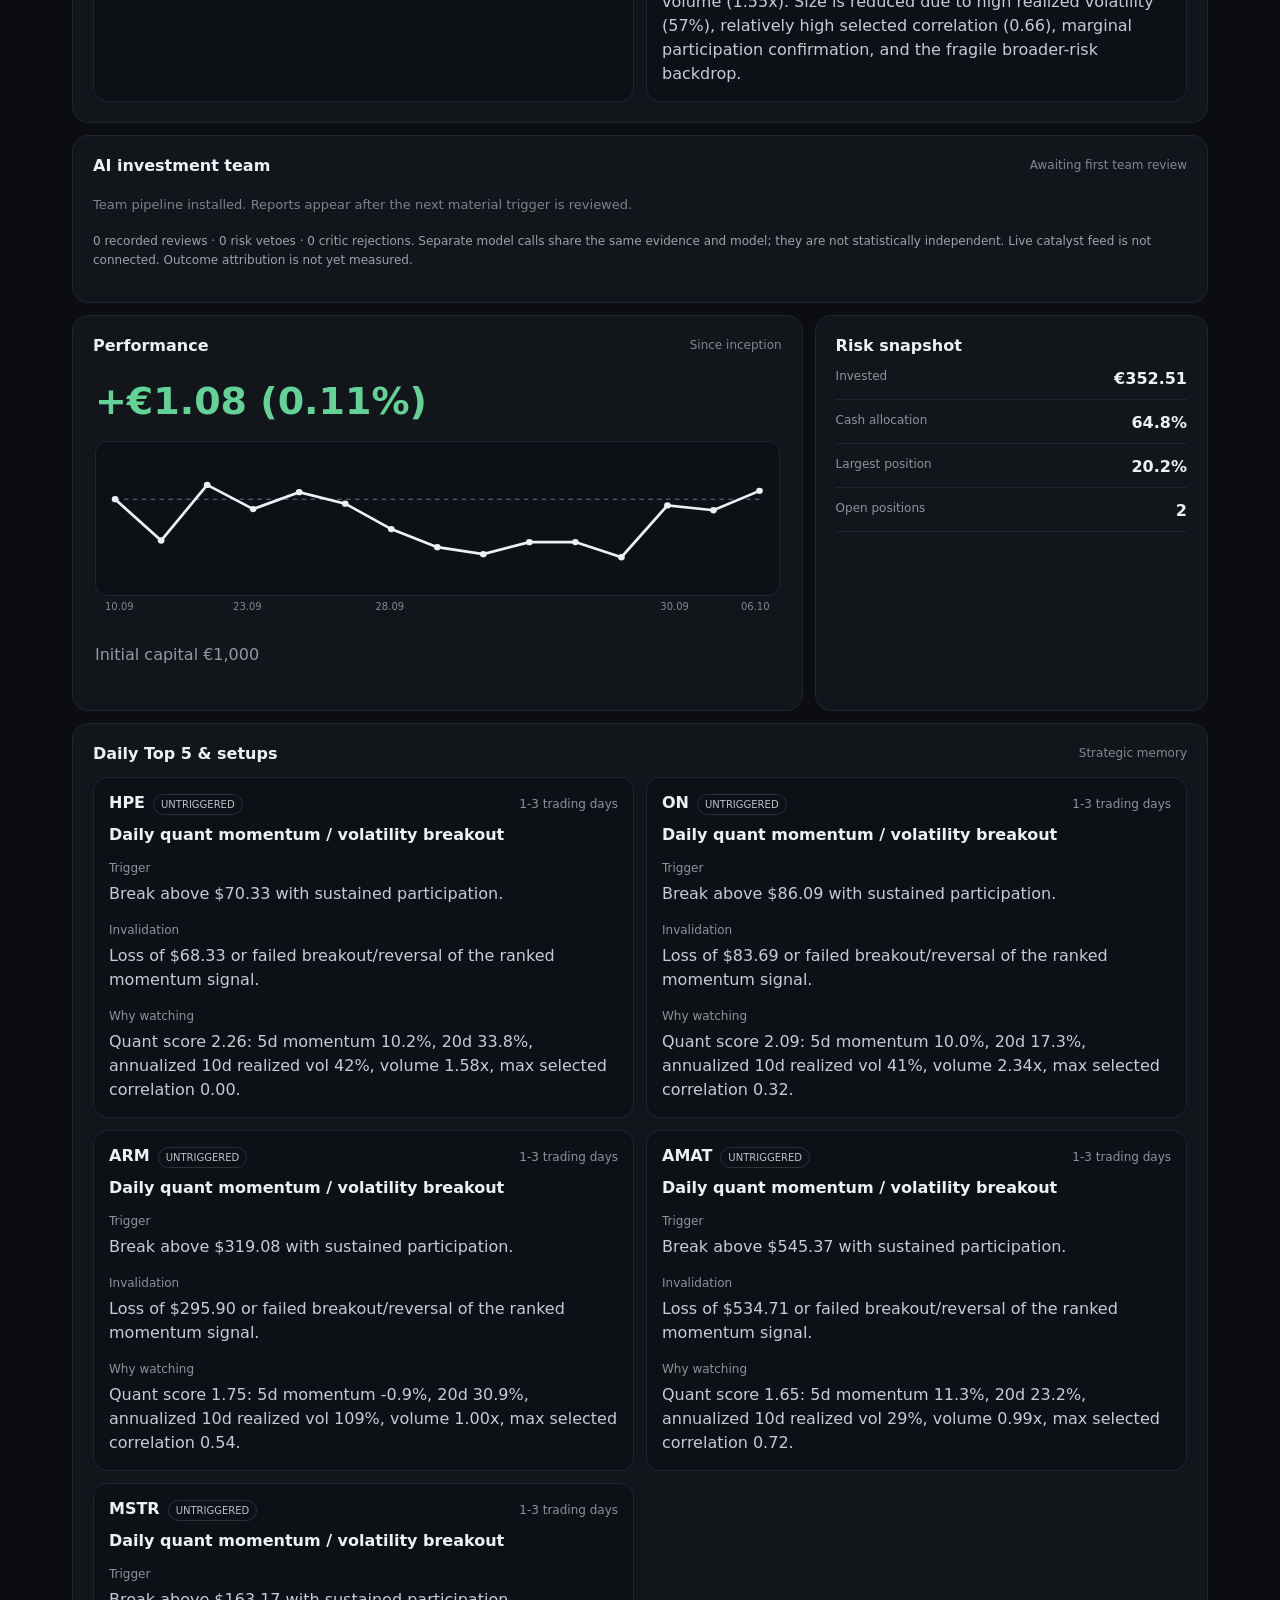
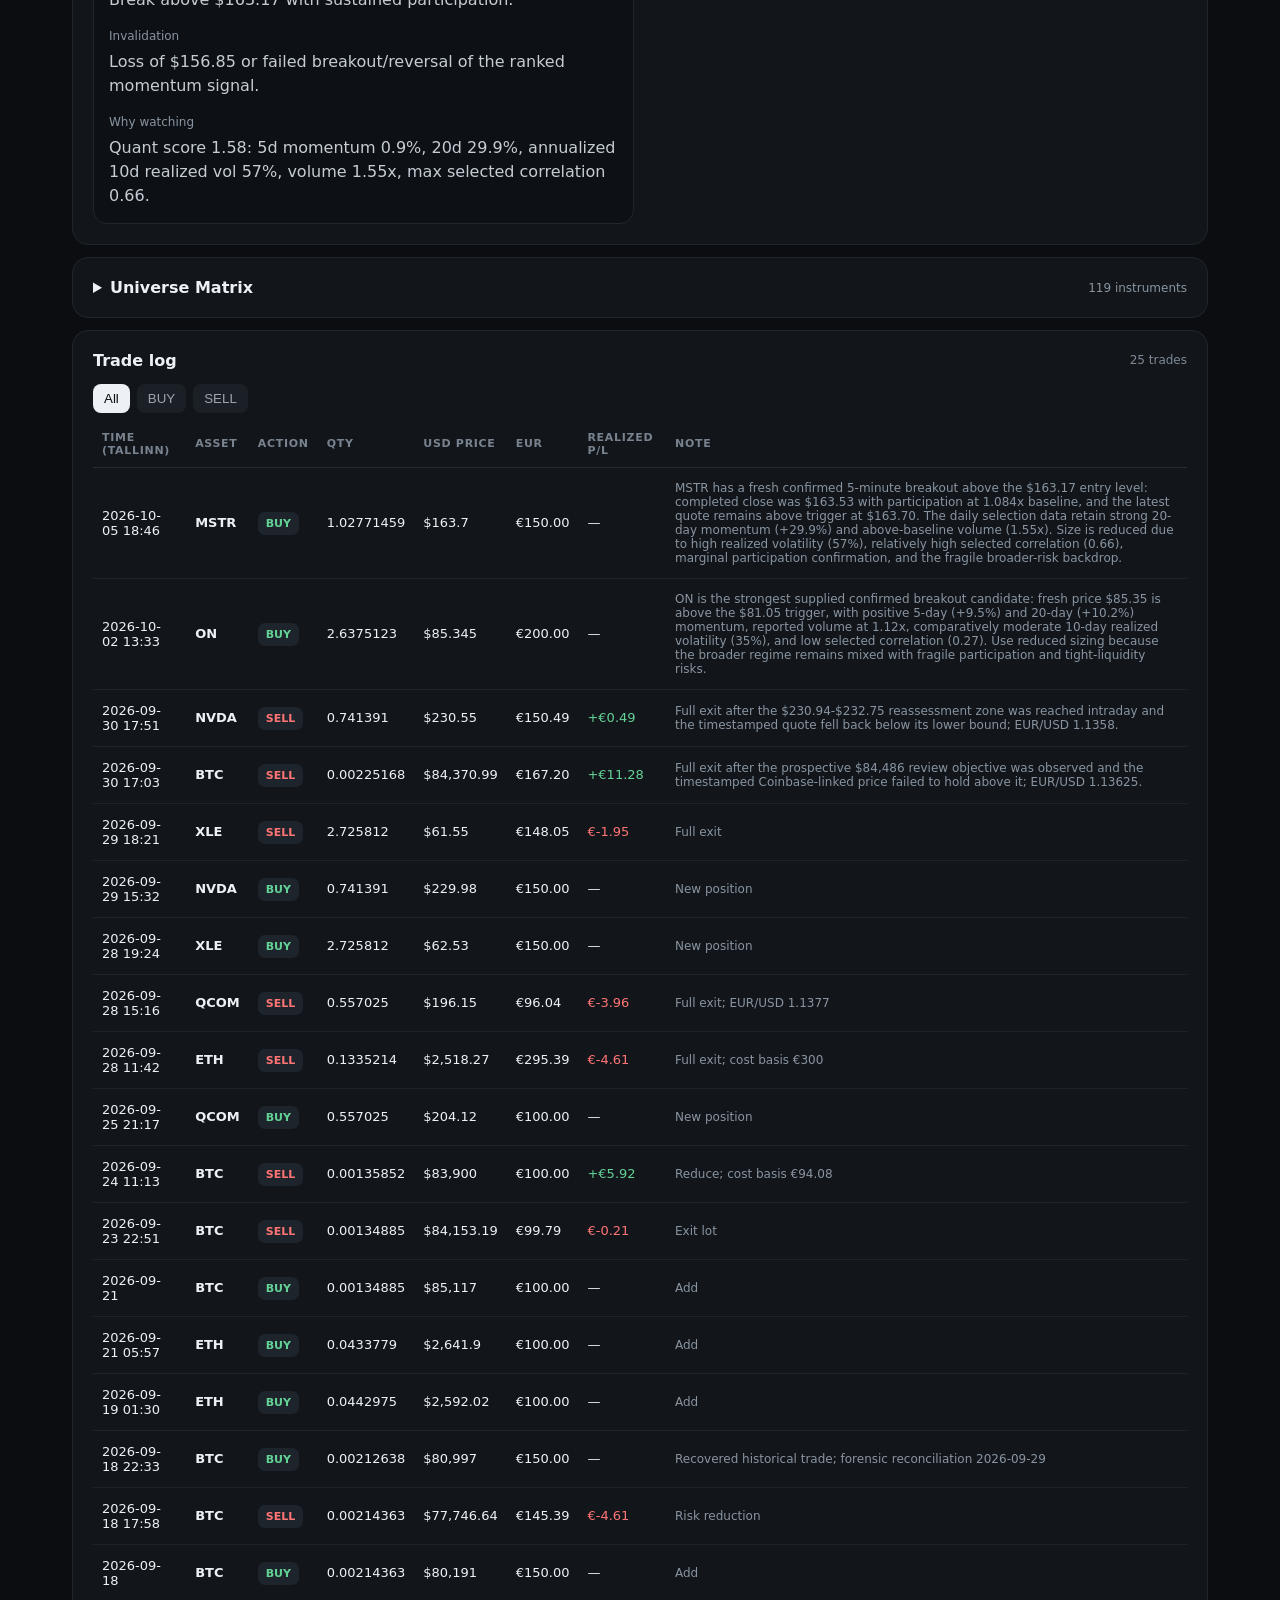
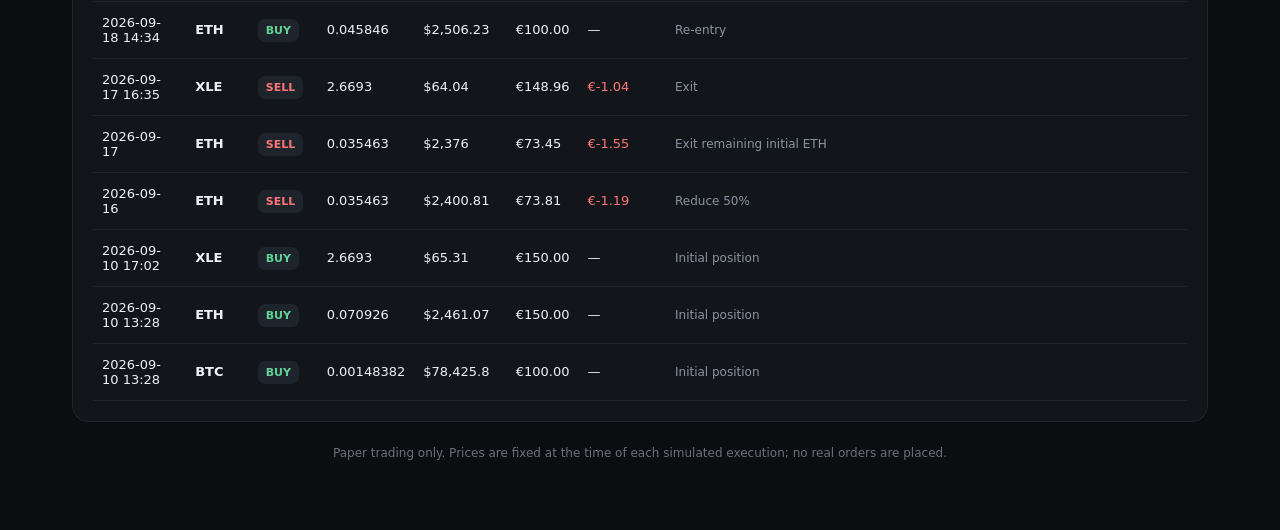
==== commit 16173192: "Add Quant investment team with binding risk veto and independent critic Use separate Quant/Macro, Ri" ====
--- a/index.html
+++ b/index.html
@@ -1 +1 @@
-<!doctype html><html lang="et"><head><meta charset="utf-8"><meta name="viewport" content="width=device-width,initial-scale=1"><title>€1000 Quant Challenge</title><link rel="stylesheet" href="style.css?v=matrix1"></head><body><main class="wrap"><header><div><div class="eyebrow">PAPER TRADING</div><h1>€1000 Quant Challenge</h1><p id="asof"></p><p id="lasttrade" class="submeta"></p></div><div class="badge">LIVE LEDGER</div></header><section id="cards" class="cards"></section><section class="panel"><div class="panelhead"><h2>Open positions</h2><span>Mark-to-market</span></div><div class="tablewrap"><table><thead><tr><th>Asset</th><th>Qty</th><th>Cost</th><th>Last</th><th>Value</th><th>P/L</th></tr></thead><tbody id="positions"></tbody></table></div></section><section class="panel"><div class="panelhead"><h2>Strategy</h2><span id="strategyReviewed"></span></div><div id="strategySummary" class="strategy-summary"></div><div id="positionStrategy" class="strategy-cards"></div></section><section class="grid"><div class="panel"><div class="panelhead"><h2>Performance</h2><span>Since inception</span></div><div class="perf"><div id="bigReturn"></div><div id="chart" class="chart"></div><div id="chartDates" class="chartdates"></div><p>Initial capital €1,000</p></div></div><div class="panel"><div class="panelhead"><h2>Risk snapshot</h2></div><div id="risk" class="risk"></div></div></section><section class="panel"><div class="panelhead"><h2>Daily Top 5 & setups</h2><span>Strategic memory</span></div><div id="watchlist" class="watchlist"></div></section><details id="universeMatrix" class="panel universe-panel"><summary><strong>Universe Matrix</strong><span id="universeCount"></span></summary><p id="universeMeta" class="matrix-note"></p><p id="universeMethod" class="matrix-note"></p><p id="universeComparison" class="matrix-note"></p><div class="matrix-controls"><label>Instrument<input id="universeSearch" type="search" placeholder="Search symbol" autocomplete="off"></label><label>Status<select id="universeFilter"><option value="ALL">All instruments</option><option value="SELECTED">Selected</option><option value="WATCH">Watch</option><option value="REJECT">Rejected / missing data</option></select></label><label>Sort<select id="universeSort"><option value="score">Score: high to low</option><option value="symbol">Symbol: A–Z</option><option value="change">Rank change: biggest rise</option></select></label><span id="universeVisible" class="label"></span></div><div class="tablewrap matrix-scroll" tabindex="0" role="region" aria-label="Universe factors; scroll horizontally for all columns"><table class="matrix-table"><thead><tr><th>Instrument</th><th>Rank</th><th>Change</th><th>Momentum<br>5d / 20d</th><th>Participation</th><th>Volatility</th><th>Correlation</th><th>Regime fit</th><th>Trigger</th><th>Invalidation</th><th>Expiry</th><th>Score</th><th>Status</th></tr></thead><tbody id="universeRows"></tbody></table></div><p class="matrix-note">Scroll sideways for all columns. Tap an instrument for selection reasons and setup rules. SELECTED is a watchlist candidate; entry still requires trigger confirmation.</p></details><section class="panel"><div class="panelhead"><h2>Trade log</h2><span id="tradeCount"></span></div><div class="filters"><button class="active" data-f="ALL">All</button><button data-f="BUY">BUY</button><button data-f="SELL">SELL</button></div><div class="tablewrap"><table><thead><tr><th>Time (Tallinn)</th><th>Asset</th><th>Action</th><th>Qty</th><th>USD price</th><th>EUR</th><th>Realized P/L</th><th>Note</th></tr></thead><tbody id="trades"></tbody></table></div></section><footer>Paper trading only. Prices are fixed at the time of each simulated execution; no real orders are placed.</footer></main><script src="data.js?v=quant4"></script><script src="app.js?v=matrix1"></script><script src="universe-matrix.js?v=matrix1"></script></body></html>+<!doctype html><html lang="et"><head><meta charset="utf-8"><meta name="viewport" content="width=device-width,initial-scale=1"><title>€1000 Quant Challenge</title><link rel="stylesheet" href="style.css?v=matrix1"></head><body><main class="wrap"><header><div><div class="eyebrow">PAPER TRADING</div><h1>€1000 Quant Challenge</h1><p id="asof"></p><p id="lasttrade" class="submeta"></p></div><div class="badge">LIVE LEDGER</div></header><section id="cards" class="cards"></section><section class="panel"><div class="panelhead"><h2>Open positions</h2><span>Mark-to-market</span></div><div class="tablewrap"><table><thead><tr><th>Asset</th><th>Qty</th><th>Cost</th><th>Last</th><th>Value</th><th>P/L</th></tr></thead><tbody id="positions"></tbody></table></div></section><section class="panel"><div class="panelhead"><h2>Strategy</h2><span id="strategyReviewed"></span></div><div id="strategySummary" class="strategy-summary"></div><div id="positionStrategy" class="strategy-cards"></div></section><section class="panel"><div class="panelhead"><h2>AI investment team</h2><span id="agentTeamReviewed"></span></div><div id="agentTeam" class="strategy-cards"></div><p id="agentTeamStats" class="matrix-note"></p></section><section class="grid"><div class="panel"><div class="panelhead"><h2>Performance</h2><span>Since inception</span></div><div class="perf"><div id="bigReturn"></div><div id="chart" class="chart"></div><div id="chartDates" class="chartdates"></div><p>Initial capital €1,000</p></div></div><div class="panel"><div class="panelhead"><h2>Risk snapshot</h2></div><div id="risk" class="risk"></div></div></section><section class="panel"><div class="panelhead"><h2>Daily Top 5 & setups</h2><span>Strategic memory</span></div><div id="watchlist" class="watchlist"></div></section><details id="universeMatrix" class="panel universe-panel"><summary><strong>Universe Matrix</strong><span id="universeCount"></span></summary><p id="universeMeta" class="matrix-note"></p><p id="universeMethod" class="matrix-note"></p><p id="universeComparison" class="matrix-note"></p><div class="matrix-controls"><label>Instrument<input id="universeSearch" type="search" placeholder="Search symbol" autocomplete="off"></label><label>Status<select id="universeFilter"><option value="ALL">All instruments</option><option value="SELECTED">Selected</option><option value="WATCH">Watch</option><option value="REJECT">Rejected / missing data</option></select></label><label>Sort<select id="universeSort"><option value="score">Score: high to low</option><option value="symbol">Symbol: A–Z</option><option value="change">Rank change: biggest rise</option></select></label><span id="universeVisible" class="label"></span></div><div class="tablewrap matrix-scroll" tabindex="0" role="region" aria-label="Universe factors; scroll horizontally for all columns"><table class="matrix-table"><thead><tr><th>Instrument</th><th>Rank</th><th>Change</th><th>Momentum<br>5d / 20d</th><th>Participation</th><th>Volatility</th><th>Correlation</th><th>Regime fit</th><th>Trigger</th><th>Invalidation</th><th>Expiry</th><th>Score</th><th>Status</th></tr></thead><tbody id="universeRows"></tbody></table></div><p class="matrix-note">Scroll sideways for all columns. Tap an instrument for selection reasons and setup rules. SELECTED is a watchlist candidate; entry still requires trigger confirmation.</p></details><section class="panel"><div class="panelhead"><h2>Trade log</h2><span id="tradeCount"></span></div><div class="filters"><button class="active" data-f="ALL">All</button><button data-f="BUY">BUY</button><button data-f="SELL">SELL</button></div><div class="tablewrap"><table><thead><tr><th>Time (Tallinn)</th><th>Asset</th><th>Action</th><th>Qty</th><th>USD price</th><th>EUR</th><th>Realized P/L</th><th>Note</th></tr></thead><tbody id="trades"></tbody></table></div></section><footer>Paper trading only. Prices are fixed at the time of each simulated execution; no real orders are placed.</footer></main><script src="data.js?v=quant4"></script><script src="app.js?v=team1"></script><script src="universe-matrix.js?v=matrix1"></script></body></html>
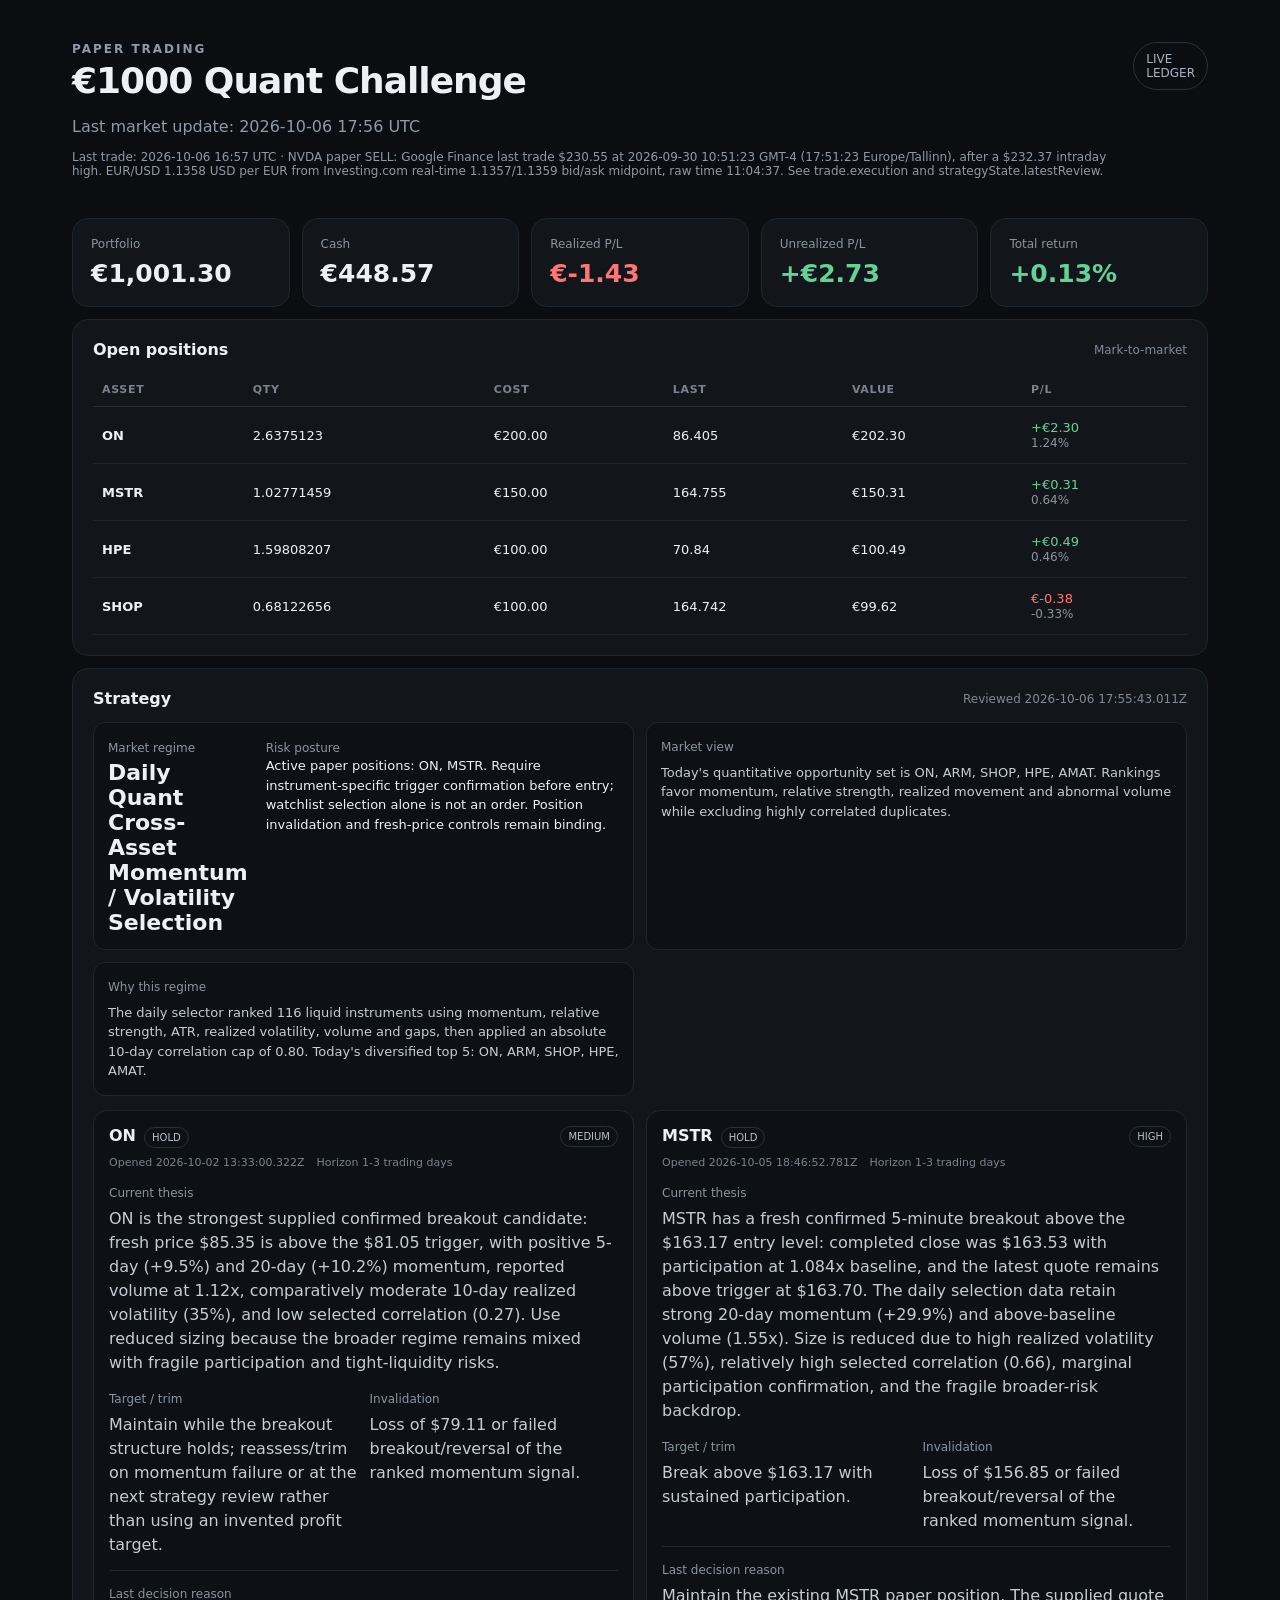
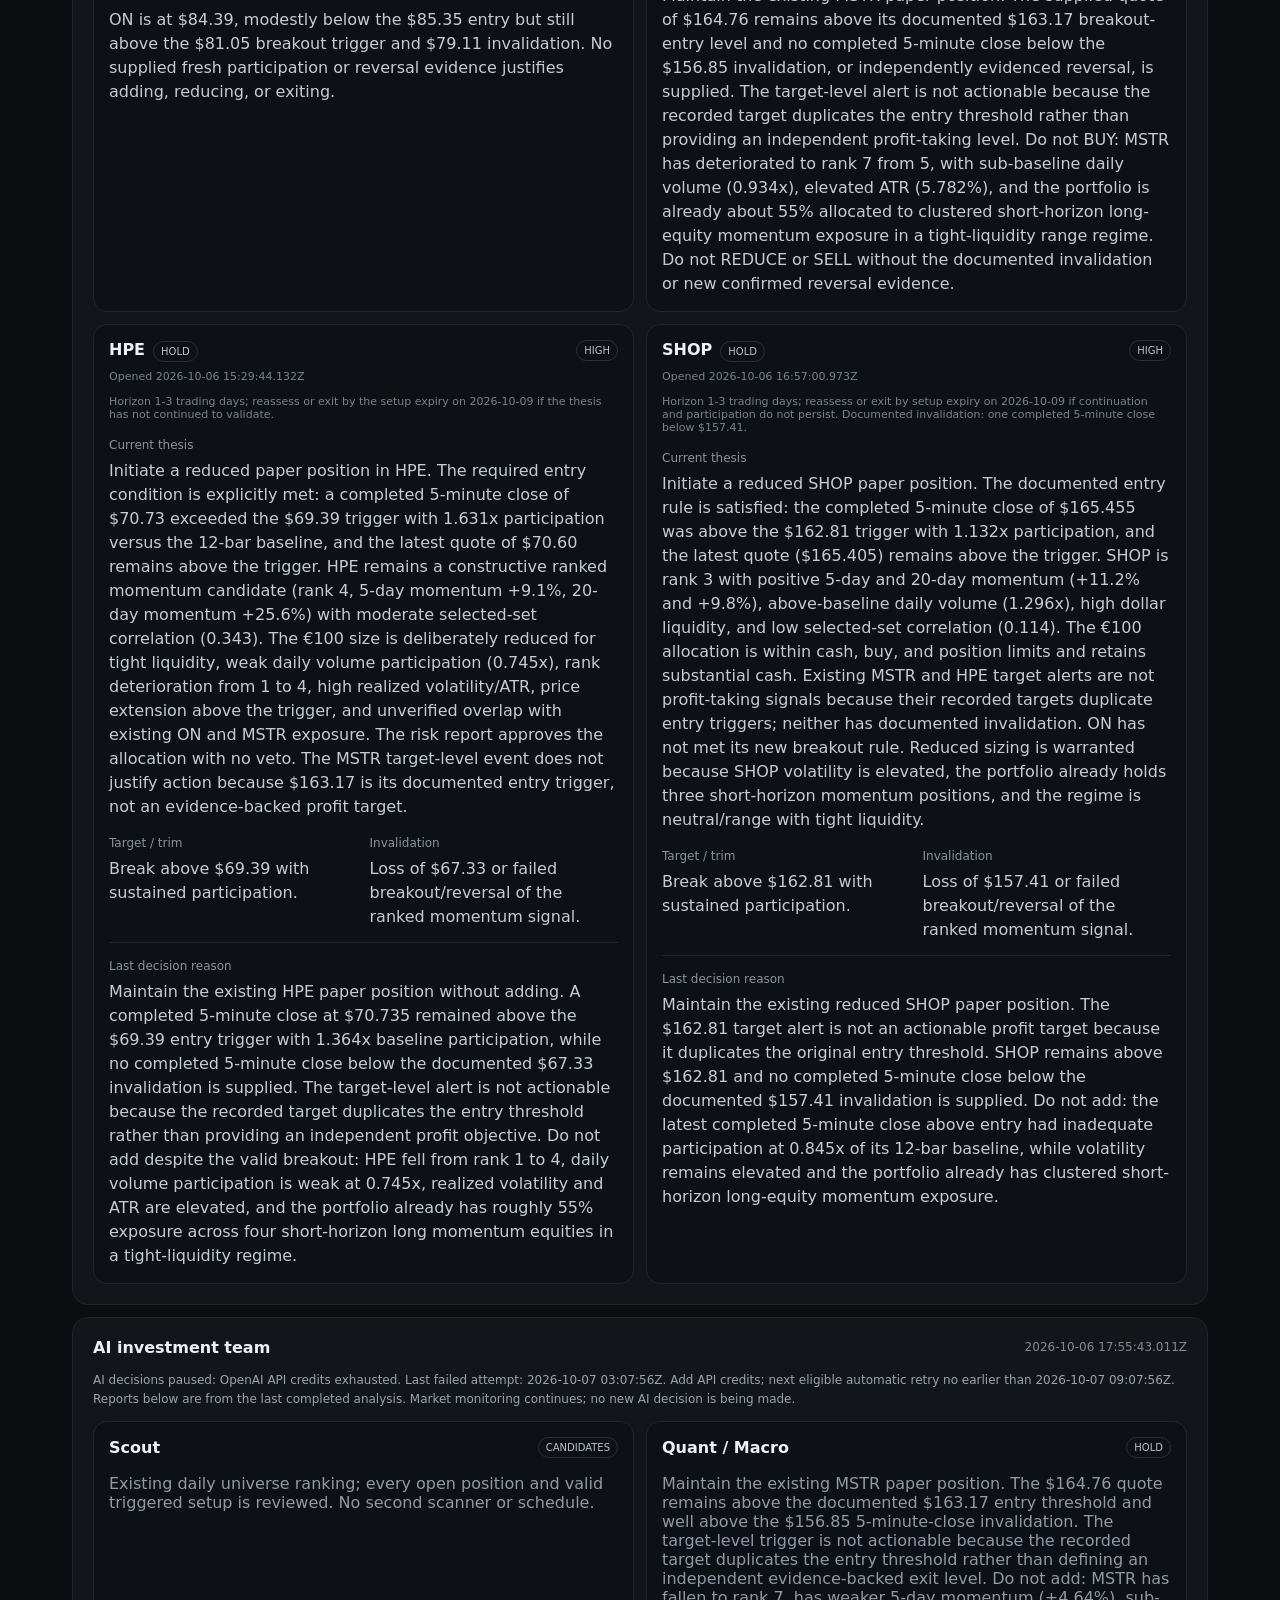
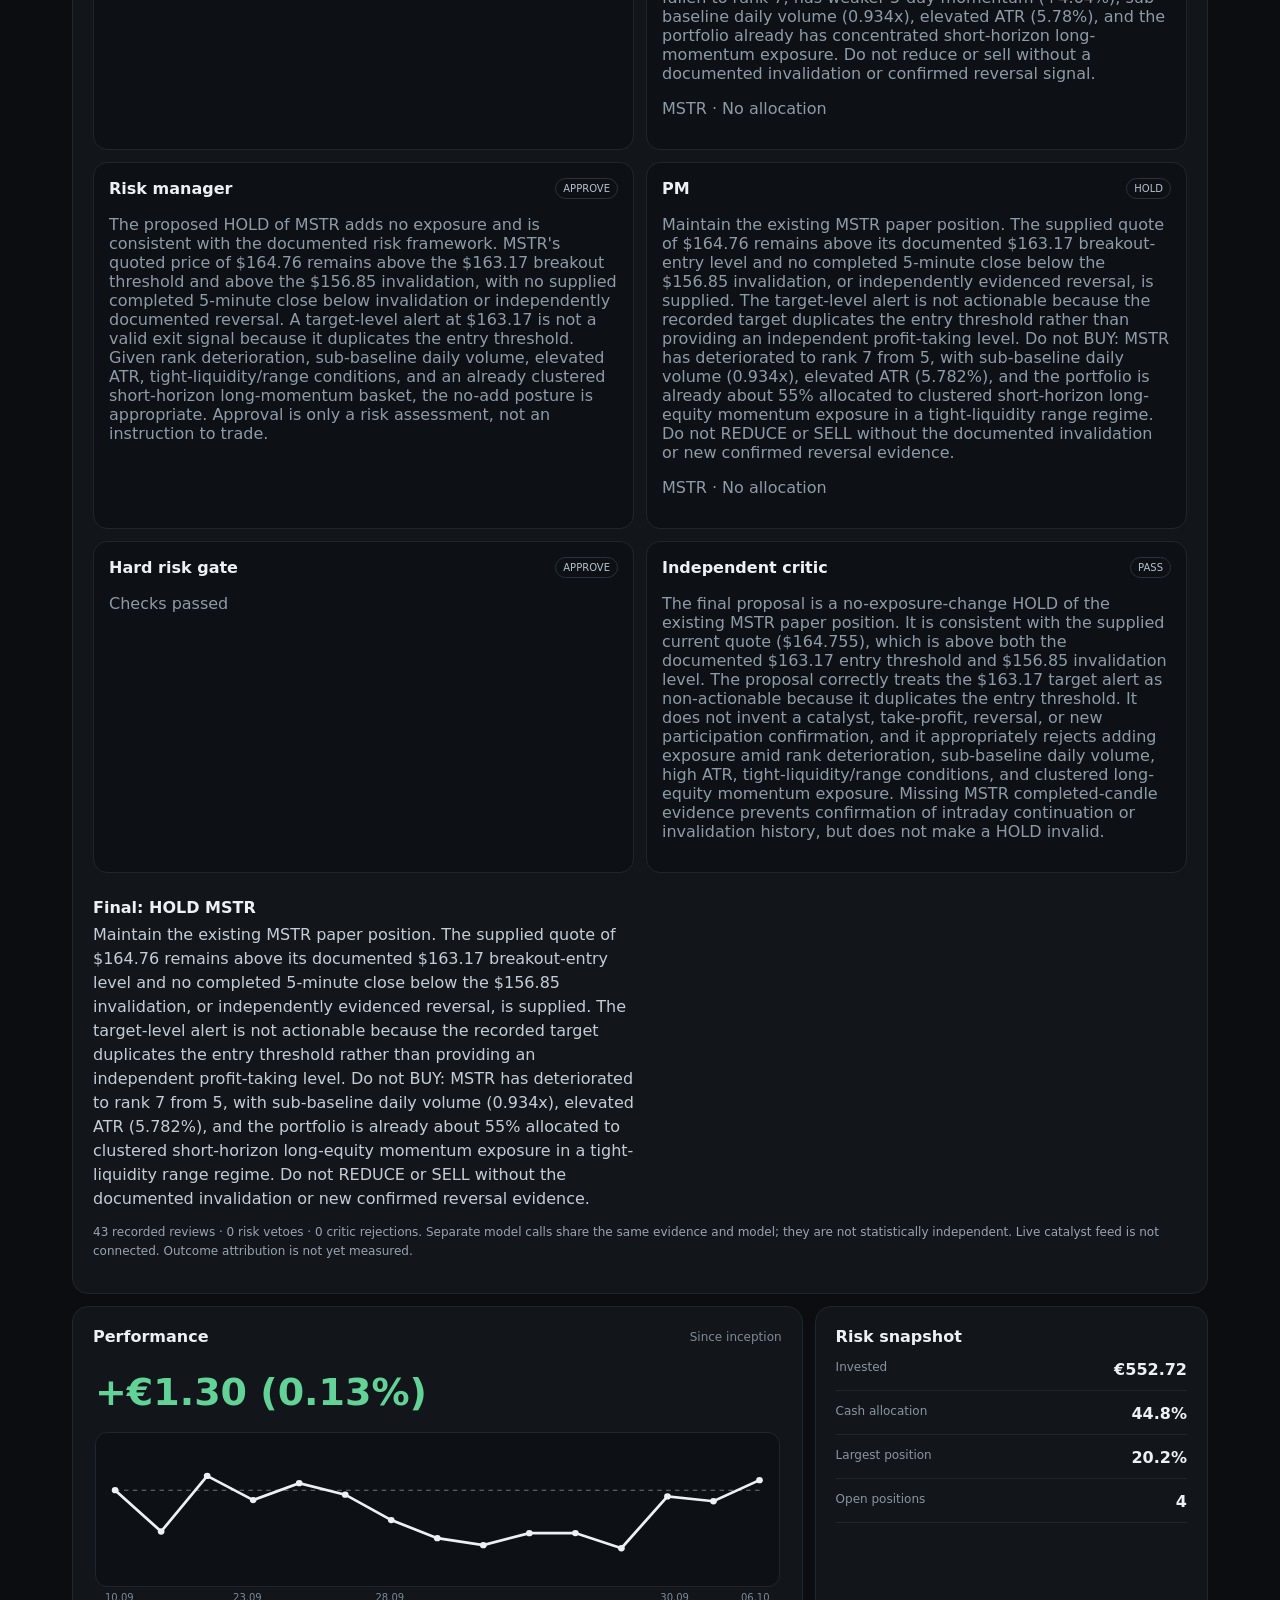
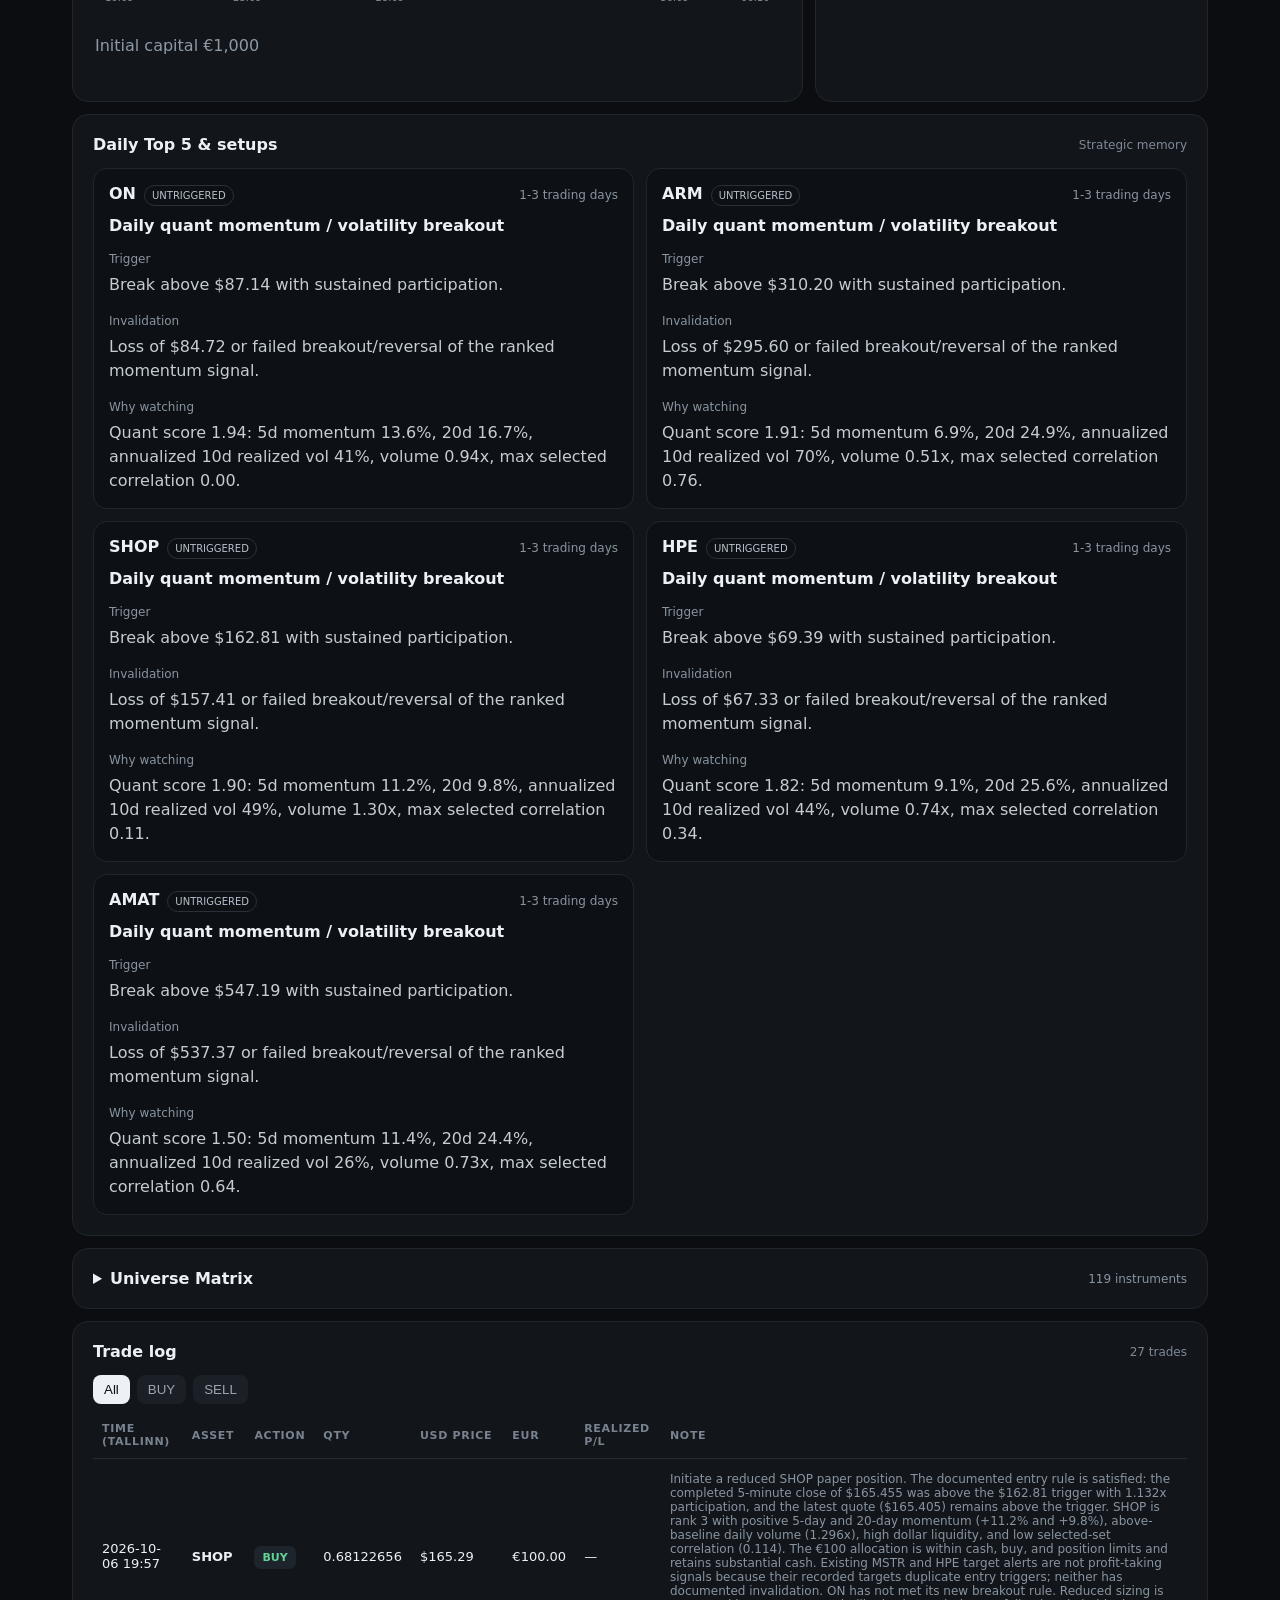
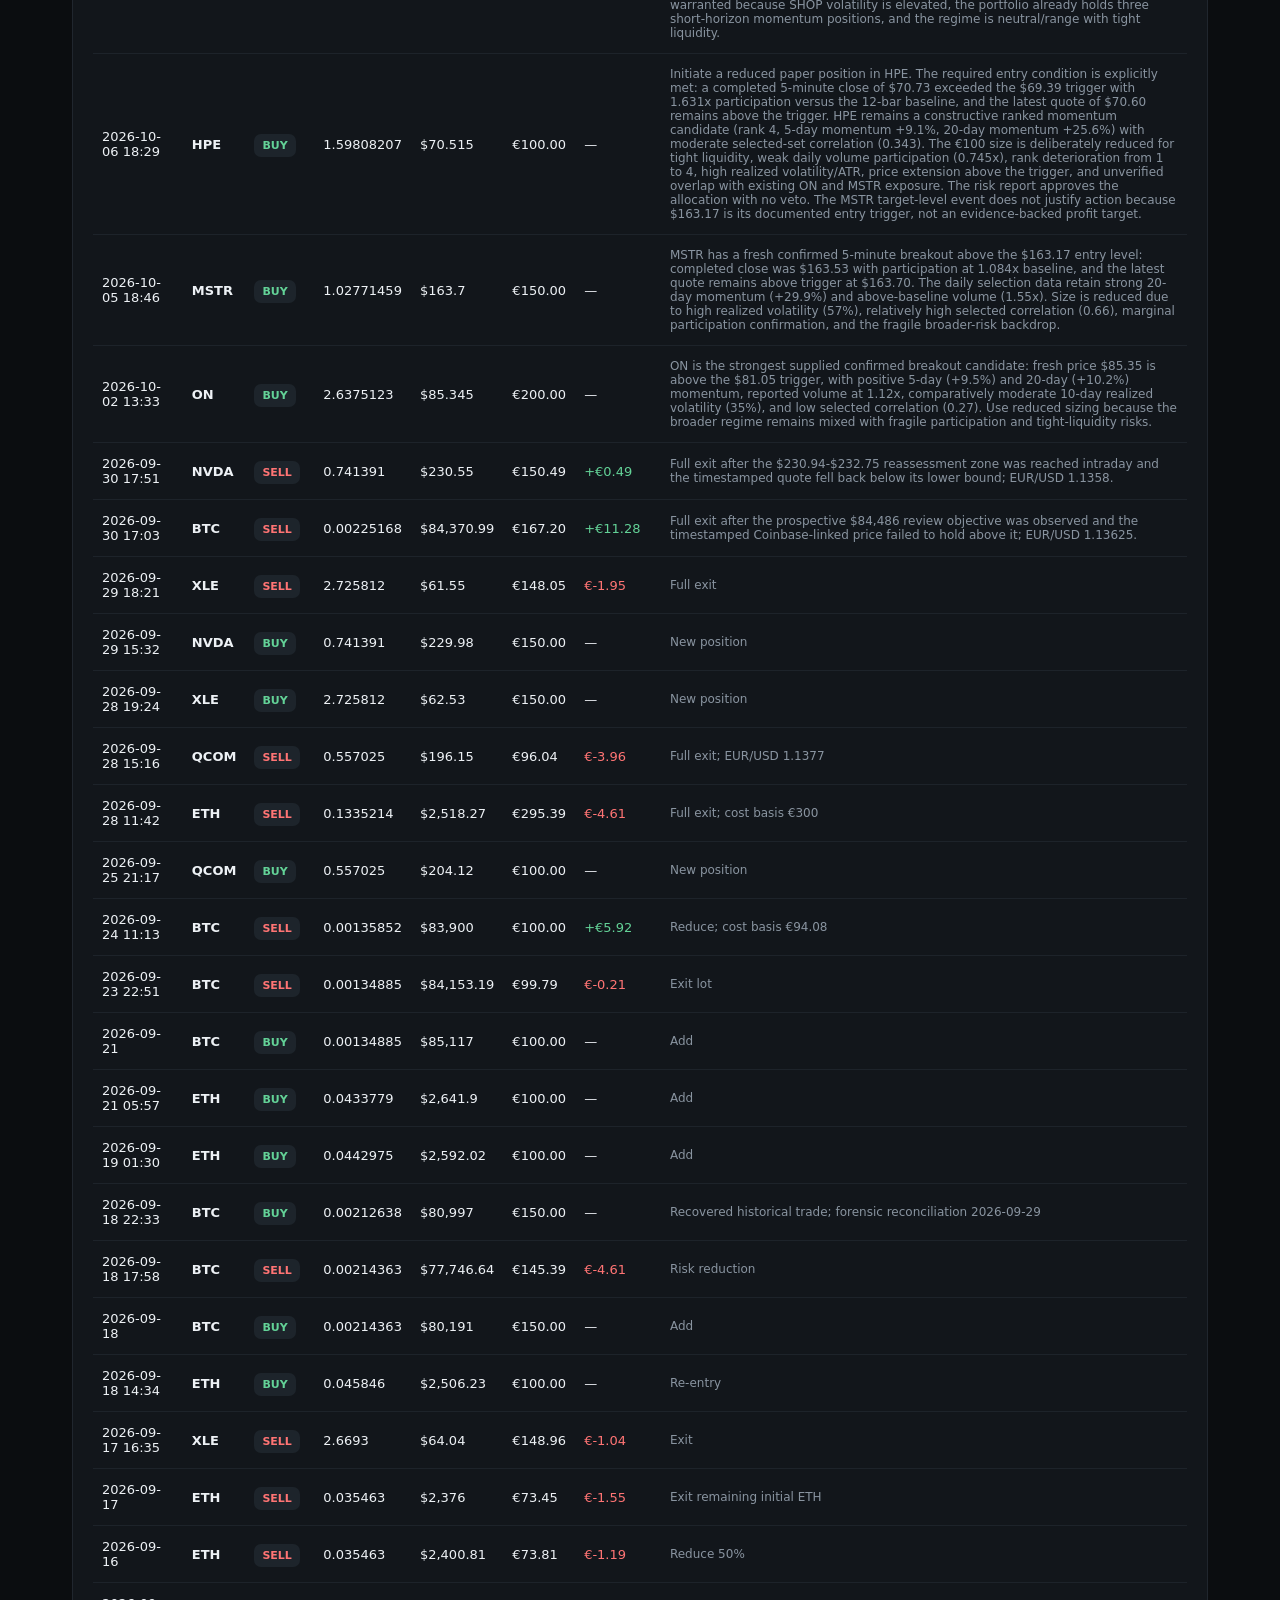
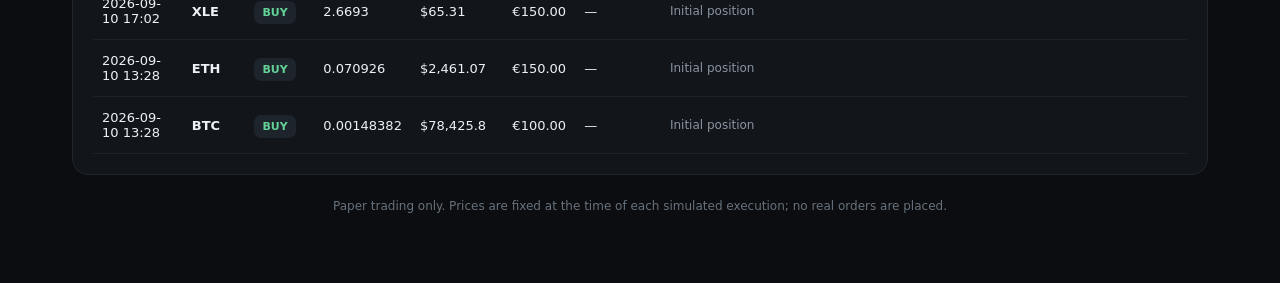
==== commit 95744b16: "Fix Quant quota failures and repeated closed-market model reviews Treat exhausted API credits as a v" ====
--- a/index.html
+++ b/index.html
@@ -1 +1 @@
-<!doctype html><html lang="et"><head><meta charset="utf-8"><meta name="viewport" content="width=device-width,initial-scale=1"><title>€1000 Quant Challenge</title><link rel="stylesheet" href="style.css?v=matrix1"></head><body><main class="wrap"><header><div><div class="eyebrow">PAPER TRADING</div><h1>€1000 Quant Challenge</h1><p id="asof"></p><p id="lasttrade" class="submeta"></p></div><div class="badge">LIVE LEDGER</div></header><section id="cards" class="cards"></section><section class="panel"><div class="panelhead"><h2>Open positions</h2><span>Mark-to-market</span></div><div class="tablewrap"><table><thead><tr><th>Asset</th><th>Qty</th><th>Cost</th><th>Last</th><th>Value</th><th>P/L</th></tr></thead><tbody id="positions"></tbody></table></div></section><section class="panel"><div class="panelhead"><h2>Strategy</h2><span id="strategyReviewed"></span></div><div id="strategySummary" class="strategy-summary"></div><div id="positionStrategy" class="strategy-cards"></div></section><section class="panel"><div class="panelhead"><h2>AI investment team</h2><span id="agentTeamReviewed"></span></div><div id="agentTeam" class="strategy-cards"></div><p id="agentTeamStats" class="matrix-note"></p></section><section class="grid"><div class="panel"><div class="panelhead"><h2>Performance</h2><span>Since inception</span></div><div class="perf"><div id="bigReturn"></div><div id="chart" class="chart"></div><div id="chartDates" class="chartdates"></div><p>Initial capital €1,000</p></div></div><div class="panel"><div class="panelhead"><h2>Risk snapshot</h2></div><div id="risk" class="risk"></div></div></section><section class="panel"><div class="panelhead"><h2>Daily Top 5 & setups</h2><span>Strategic memory</span></div><div id="watchlist" class="watchlist"></div></section><details id="universeMatrix" class="panel universe-panel"><summary><strong>Universe Matrix</strong><span id="universeCount"></span></summary><p id="universeMeta" class="matrix-note"></p><p id="universeMethod" class="matrix-note"></p><p id="universeComparison" class="matrix-note"></p><div class="matrix-controls"><label>Instrument<input id="universeSearch" type="search" placeholder="Search symbol" autocomplete="off"></label><label>Status<select id="universeFilter"><option value="ALL">All instruments</option><option value="SELECTED">Selected</option><option value="WATCH">Watch</option><option value="REJECT">Rejected / missing data</option></select></label><label>Sort<select id="universeSort"><option value="score">Score: high to low</option><option value="symbol">Symbol: A–Z</option><option value="change">Rank change: biggest rise</option></select></label><span id="universeVisible" class="label"></span></div><div class="tablewrap matrix-scroll" tabindex="0" role="region" aria-label="Universe factors; scroll horizontally for all columns"><table class="matrix-table"><thead><tr><th>Instrument</th><th>Rank</th><th>Change</th><th>Momentum<br>5d / 20d</th><th>Participation</th><th>Volatility</th><th>Correlation</th><th>Regime fit</th><th>Trigger</th><th>Invalidation</th><th>Expiry</th><th>Score</th><th>Status</th></tr></thead><tbody id="universeRows"></tbody></table></div><p class="matrix-note">Scroll sideways for all columns. Tap an instrument for selection reasons and setup rules. SELECTED is a watchlist candidate; entry still requires trigger confirmation.</p></details><section class="panel"><div class="panelhead"><h2>Trade log</h2><span id="tradeCount"></span></div><div class="filters"><button class="active" data-f="ALL">All</button><button data-f="BUY">BUY</button><button data-f="SELL">SELL</button></div><div class="tablewrap"><table><thead><tr><th>Time (Tallinn)</th><th>Asset</th><th>Action</th><th>Qty</th><th>USD price</th><th>EUR</th><th>Realized P/L</th><th>Note</th></tr></thead><tbody id="trades"></tbody></table></div></section><footer>Paper trading only. Prices are fixed at the time of each simulated execution; no real orders are placed.</footer></main><script src="data.js?v=quant4"></script><script src="app.js?v=team1"></script><script src="universe-matrix.js?v=matrix1"></script></body></html>+<!doctype html><html lang="et"><head><meta charset="utf-8"><meta name="viewport" content="width=device-width,initial-scale=1"><title>€1000 Quant Challenge</title><link rel="stylesheet" href="style.css?v=matrix1"></head><body><main class="wrap"><header><div><div class="eyebrow">PAPER TRADING</div><h1>€1000 Quant Challenge</h1><p id="asof"></p><p id="lasttrade" class="submeta"></p></div><div class="badge">LIVE LEDGER</div></header><section id="cards" class="cards"></section><section class="panel"><div class="panelhead"><h2>Open positions</h2><span>Mark-to-market</span></div><div class="tablewrap"><table><thead><tr><th>Asset</th><th>Qty</th><th>Cost</th><th>Last</th><th>Value</th><th>P/L</th></tr></thead><tbody id="positions"></tbody></table></div></section><section class="panel"><div class="panelhead"><h2>Strategy</h2><span id="strategyReviewed"></span></div><div id="strategySummary" class="strategy-summary"></div><div id="positionStrategy" class="strategy-cards"></div></section><section class="panel"><div class="panelhead"><h2>AI investment team</h2><span id="agentTeamReviewed"></span></div><p id="agentHealth" class="matrix-note" role="status"></p><div id="agentTeam" class="strategy-cards"></div><p id="agentTeamStats" class="matrix-note"></p></section><section class="grid"><div class="panel"><div class="panelhead"><h2>Performance</h2><span>Since inception</span></div><div class="perf"><div id="bigReturn"></div><div id="chart" class="chart"></div><div id="chartDates" class="chartdates"></div><p>Initial capital €1,000</p></div></div><div class="panel"><div class="panelhead"><h2>Risk snapshot</h2></div><div id="risk" class="risk"></div></div></section><section class="panel"><div class="panelhead"><h2>Daily Top 5 & setups</h2><span>Strategic memory</span></div><div id="watchlist" class="watchlist"></div></section><details id="universeMatrix" class="panel universe-panel"><summary><strong>Universe Matrix</strong><span id="universeCount"></span></summary><p id="universeMeta" class="matrix-note"></p><p id="universeMethod" class="matrix-note"></p><p id="universeComparison" class="matrix-note"></p><div class="matrix-controls"><label>Instrument<input id="universeSearch" type="search" placeholder="Search symbol" autocomplete="off"></label><label>Status<select id="universeFilter"><option value="ALL">All instruments</option><option value="SELECTED">Selected</option><option value="WATCH">Watch</option><option value="REJECT">Rejected / missing data</option></select></label><label>Sort<select id="universeSort"><option value="score">Score: high to low</option><option value="symbol">Symbol: A–Z</option><option value="change">Rank change: biggest rise</option></select></label><span id="universeVisible" class="label"></span></div><div class="tablewrap matrix-scroll" tabindex="0" role="region" aria-label="Universe factors; scroll horizontally for all columns"><table class="matrix-table"><thead><tr><th>Instrument</th><th>Rank</th><th>Change</th><th>Momentum<br>5d / 20d</th><th>Participation</th><th>Volatility</th><th>Correlation</th><th>Regime fit</th><th>Trigger</th><th>Invalidation</th><th>Expiry</th><th>Score</th><th>Status</th></tr></thead><tbody id="universeRows"></tbody></table></div><p class="matrix-note">Scroll sideways for all columns. Tap an instrument for selection reasons and setup rules. SELECTED is a watchlist candidate; entry still requires trigger confirmation.</p></details><section class="panel"><div class="panelhead"><h2>Trade log</h2><span id="tradeCount"></span></div><div class="filters"><button class="active" data-f="ALL">All</button><button data-f="BUY">BUY</button><button data-f="SELL">SELL</button></div><div class="tablewrap"><table><thead><tr><th>Time (Tallinn)</th><th>Asset</th><th>Action</th><th>Qty</th><th>USD price</th><th>EUR</th><th>Realized P/L</th><th>Note</th></tr></thead><tbody id="trades"></tbody></table></div></section><footer>Paper trading only. Prices are fixed at the time of each simulated execution; no real orders are placed.</footer></main><script src="data.js?v=quant4"></script><script src="app.js?v=quota2"></script><script src="universe-matrix.js?v=matrix1"></script></body></html>
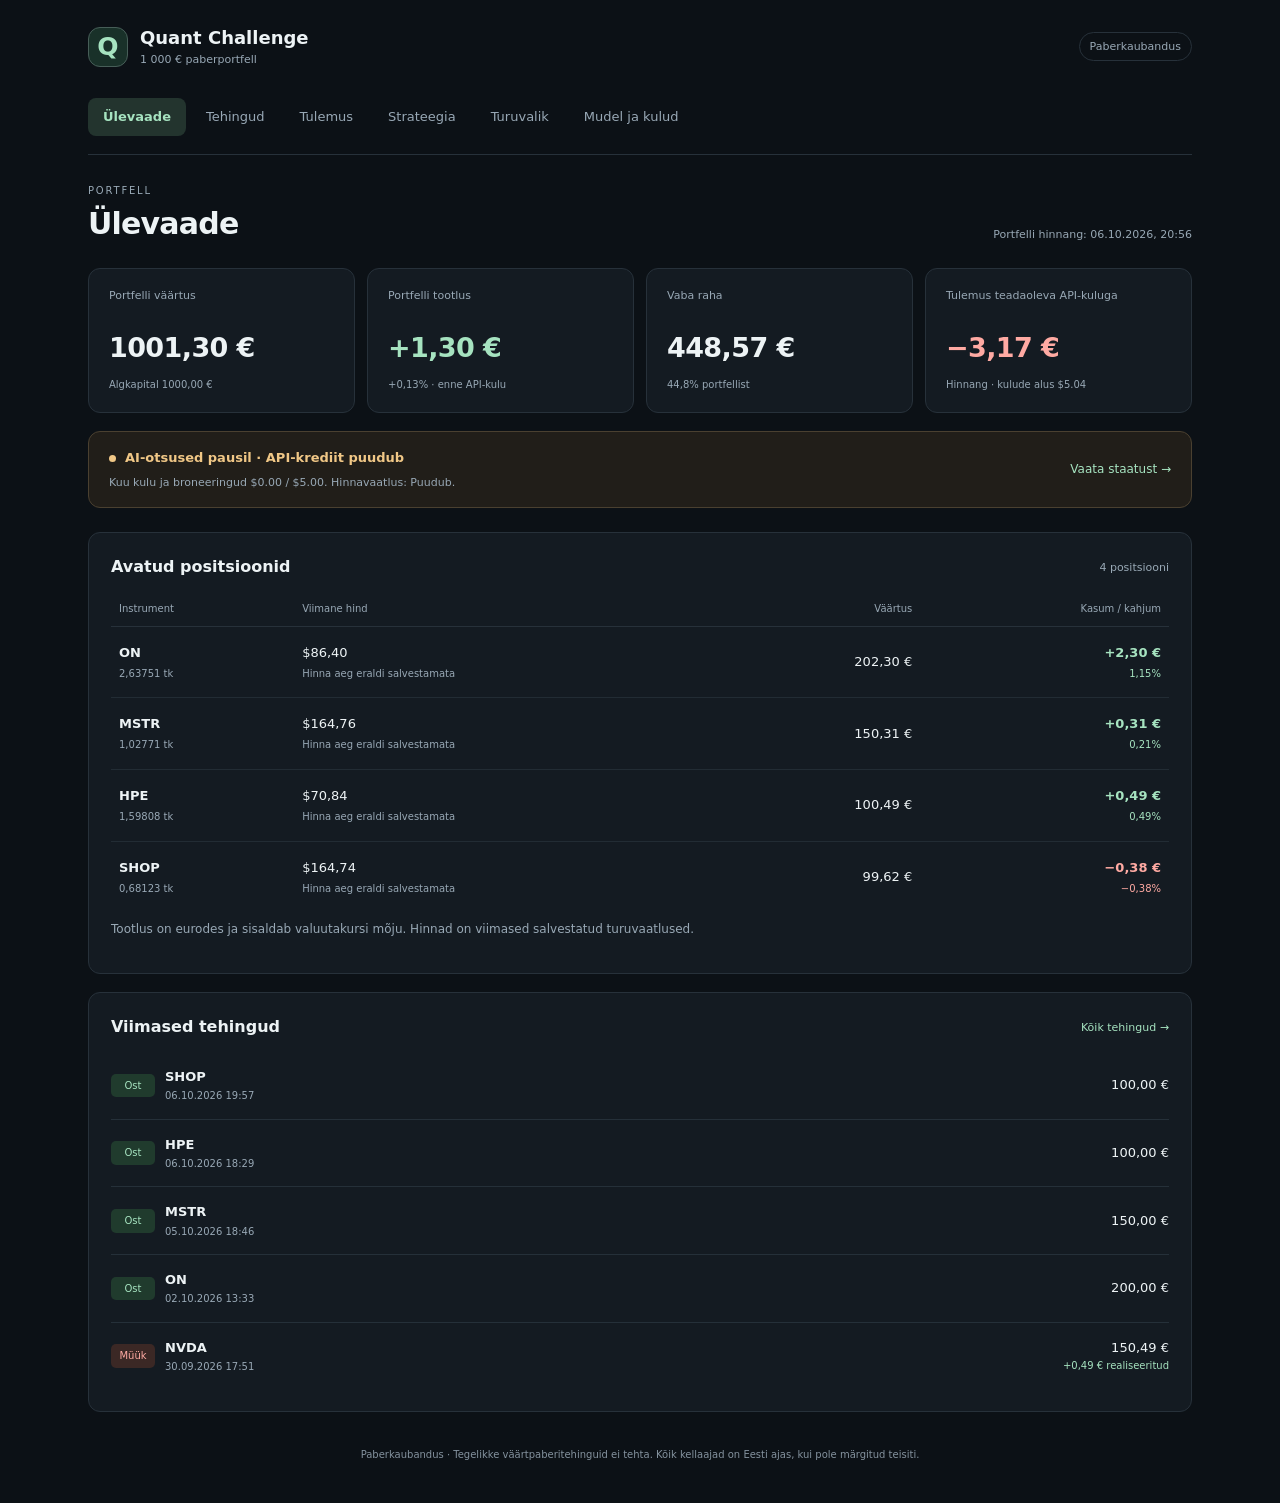
==== commit 83d67103: "Enforce USD 5 monthly Quant budget and simplify dashboard Use one compact Luna analysis with a Terra" ====
--- a/index.html
+++ b/index.html
@@ -1 +1,73 @@
-<!doctype html><html lang="et"><head><meta charset="utf-8"><meta name="viewport" content="width=device-width,initial-scale=1"><title>€1000 Quant Challenge</title><link rel="stylesheet" href="style.css?v=matrix1"></head><body><main class="wrap"><header><div><div class="eyebrow">PAPER TRADING</div><h1>€1000 Quant Challenge</h1><p id="asof"></p><p id="lasttrade" class="submeta"></p></div><div class="badge">LIVE LEDGER</div></header><section id="cards" class="cards"></section><section class="panel"><div class="panelhead"><h2>Open positions</h2><span>Mark-to-market</span></div><div class="tablewrap"><table><thead><tr><th>Asset</th><th>Qty</th><th>Cost</th><th>Last</th><th>Value</th><th>P/L</th></tr></thead><tbody id="positions"></tbody></table></div></section><section class="panel"><div class="panelhead"><h2>Strategy</h2><span id="strategyReviewed"></span></div><div id="strategySummary" class="strategy-summary"></div><div id="positionStrategy" class="strategy-cards"></div></section><section class="panel"><div class="panelhead"><h2>AI investment team</h2><span id="agentTeamReviewed"></span></div><p id="agentHealth" class="matrix-note" role="status"></p><div id="agentTeam" class="strategy-cards"></div><p id="agentTeamStats" class="matrix-note"></p></section><section class="grid"><div class="panel"><div class="panelhead"><h2>Performance</h2><span>Since inception</span></div><div class="perf"><div id="bigReturn"></div><div id="chart" class="chart"></div><div id="chartDates" class="chartdates"></div><p>Initial capital €1,000</p></div></div><div class="panel"><div class="panelhead"><h2>Risk snapshot</h2></div><div id="risk" class="risk"></div></div></section><section class="panel"><div class="panelhead"><h2>Daily Top 5 & setups</h2><span>Strategic memory</span></div><div id="watchlist" class="watchlist"></div></section><details id="universeMatrix" class="panel universe-panel"><summary><strong>Universe Matrix</strong><span id="universeCount"></span></summary><p id="universeMeta" class="matrix-note"></p><p id="universeMethod" class="matrix-note"></p><p id="universeComparison" class="matrix-note"></p><div class="matrix-controls"><label>Instrument<input id="universeSearch" type="search" placeholder="Search symbol" autocomplete="off"></label><label>Status<select id="universeFilter"><option value="ALL">All instruments</option><option value="SELECTED">Selected</option><option value="WATCH">Watch</option><option value="REJECT">Rejected / missing data</option></select></label><label>Sort<select id="universeSort"><option value="score">Score: high to low</option><option value="symbol">Symbol: A–Z</option><option value="change">Rank change: biggest rise</option></select></label><span id="universeVisible" class="label"></span></div><div class="tablewrap matrix-scroll" tabindex="0" role="region" aria-label="Universe factors; scroll horizontally for all columns"><table class="matrix-table"><thead><tr><th>Instrument</th><th>Rank</th><th>Change</th><th>Momentum<br>5d / 20d</th><th>Participation</th><th>Volatility</th><th>Correlation</th><th>Regime fit</th><th>Trigger</th><th>Invalidation</th><th>Expiry</th><th>Score</th><th>Status</th></tr></thead><tbody id="universeRows"></tbody></table></div><p class="matrix-note">Scroll sideways for all columns. Tap an instrument for selection reasons and setup rules. SELECTED is a watchlist candidate; entry still requires trigger confirmation.</p></details><section class="panel"><div class="panelhead"><h2>Trade log</h2><span id="tradeCount"></span></div><div class="filters"><button class="active" data-f="ALL">All</button><button data-f="BUY">BUY</button><button data-f="SELL">SELL</button></div><div class="tablewrap"><table><thead><tr><th>Time (Tallinn)</th><th>Asset</th><th>Action</th><th>Qty</th><th>USD price</th><th>EUR</th><th>Realized P/L</th><th>Note</th></tr></thead><tbody id="trades"></tbody></table></div></section><footer>Paper trading only. Prices are fixed at the time of each simulated execution; no real orders are placed.</footer></main><script src="data.js?v=quant4"></script><script src="app.js?v=quota2"></script><script src="universe-matrix.js?v=matrix1"></script></body></html>+<!doctype html>
+<html lang="et">
+<head>
+  <meta charset="utf-8">
+  <meta name="viewport" content="width=device-width,initial-scale=1">
+  <meta name="color-scheme" content="dark">
+  <title>Ülevaade · Quant Challenge</title>
+  <link rel="stylesheet" href="style.css?v=budget1">
+</head>
+<body>
+<a class="skip" href="#content">Liigu sisuni</a>
+<div class="wrap">
+  <header class="site-header">
+    <a class="brand" href="#/overview"><span class="brand-mark">Q</span><span>Quant Challenge<small>1 000 € paberportfell</small></span></a>
+    <span class="badge">Paberkaubandus</span>
+  </header>
+  <nav aria-label="Peamenüü" class="nav">
+    <a href="#/overview" data-route="overview">Ülevaade</a>
+    <a href="#/trades" data-route="trades">Tehingud</a>
+    <a href="#/performance" data-route="performance">Tulemus</a>
+    <a href="#/strategy" data-route="strategy">Strateegia</a>
+    <a href="#/universe" data-route="universe">Turuvalik</a>
+    <a href="#/model" data-route="model">Mudel ja kulud</a>
+  </nav>
+  <main id="content" tabindex="-1">
+    <section data-view="overview" aria-label="Portfelli ülevaade">
+      <div class="page-heading"><div><p class="eyebrow">PORTFELL</p><h1>Ülevaade</h1></div><p id="asof" class="muted"></p></div>
+      <div id="cards" class="cards"></div>
+      <section class="model-strip" id="modelStatus" aria-label="Mudeli staatus"></section>
+      <section class="panel"><div class="panelhead"><h2>Avatud positsioonid</h2><span id="positionCount" class="muted"></span></div>
+        <div class="tablewrap"><table class="positions-table"><thead><tr><th>Instrument</th><th>Viimane hind</th><th>Väärtus</th><th>Kasum / kahjum</th></tr></thead><tbody id="positions"></tbody></table></div>
+        <p class="note">Tootlus on eurodes ja sisaldab valuutakursi mõju. Hinnad on viimased salvestatud turuvaatlused.</p>
+      </section>
+      <section class="panel"><div class="panelhead"><h2>Viimased tehingud</h2><a href="#/trades">Kõik tehingud →</a></div><div id="recentTrades"></div></section>
+    </section>
+    <section data-view="trades" hidden aria-label="Tehingute ajalugu">
+      <div class="page-heading"><div><p class="eyebrow">AJALUGU</p><h1>Tehingud</h1></div><span id="tradeCount" class="muted"></span></div>
+      <section class="panel"><div class="filters" role="group" aria-label="Tehingu liik"><button data-filter="ALL" aria-pressed="true">Kõik</button><button data-filter="BUY" aria-pressed="false">Ostud</button><button data-filter="SELL" aria-pressed="false">Müügid</button></div><div id="allTrades"></div></section>
+    </section>
+    <section data-view="performance" hidden aria-label="Portfelli tulemus">
+      <div class="page-heading"><div><p class="eyebrow">TOOTLUS</p><h1>Tulemus ja risk</h1></div></div>
+      <section class="panel"><div class="panelhead"><h2>Portfelli väärtus</h2><span>Enne API-kulu</span></div><div id="performanceSummary"></div><div id="chart" class="chart"></div><div id="chartDates" class="chartdates"></div></section>
+      <div class="two-columns"><section class="panel"><h2>Tulemuse jaotus</h2><div id="performanceBreakdown"></div></section><section class="panel"><h2>Portfelli jaotus</h2><div id="risk"></div></section></div>
+      <p class="note">API on tegelik rahaline kulu; portfelli kasum ja kahjum on simuleeritud. Teadaoleva API-kulu teisendus eurodesse kasutab viimast salvestatud EUR/USD kurssi. Varasem registreerimata API-kulu ei sisaldu hinnangus.</p>
+    </section>
+    <section data-view="strategy" hidden aria-label="Strateegia ja analüüs">
+      <div class="page-heading"><div><p class="eyebrow">OTSUSTE TAUST</p><h1>Strateegia</h1></div></div>
+      <section class="panel"><h2>Positsioonide algne tees ja väljumisreeglid</h2><p class="note">Need on positsiooni avamisel salvestatud reeglid. Tänase turuvaliku uued ostutasemed asuvad eraldi turuvaliku vaates.</p><div id="positionStrategy" class="strategy-cards"></div></section>
+      <section class="panel"><h2>Viimane lõpetatud AI-analüüs</h2><div id="latestAnalysis"></div></section>
+      <section class="panel"><h2>Makrohinnangu ajalugu</h2><div id="regimeHistory"></div></section>
+    </section>
+    <section data-view="universe" hidden aria-label="Turuvalik">
+      <div class="page-heading"><div><p class="eyebrow">IGAPÄEVANE VALIK</p><h1>Turuvalik</h1></div></div>
+      <div id="selectionStatus"></div>
+      <section class="panel"><h2>Jälgitavad võimalused</h2><p class="note">Jälgimisnimekiri ei ole ostukorraldus. Aegunud võimalused on märgistatud; tehing vajab värsket kinnitust.</p><div id="watchlist" class="strategy-cards"></div></section>
+<details open id="universeMatrix" class="panel universe-panel"><summary><strong>Universe Matrix</strong><span id="universeCount"></span></summary><p id="universeMeta" class="matrix-note"></p><p id="universeMethod" class="matrix-note"></p><p id="universeComparison" class="matrix-note"></p><div class="matrix-controls"><label>Instrument<input id="universeSearch" type="search" placeholder="Search symbol" autocomplete="off"></label><label>Status<select id="universeFilter"><option value="ALL">All instruments</option><option value="SELECTED">Selected</option><option value="WATCH">Watch</option><option value="REJECT">Rejected / missing data</option></select></label><label>Sort<select id="universeSort"><option value="score">Score: high to low</option><option value="symbol">Symbol: A–Z</option><option value="change">Rank change: biggest rise</option></select></label><span id="universeVisible" class="label"></span></div><div class="tablewrap matrix-scroll" tabindex="0" role="region" aria-label="Universe factors; scroll horizontally for all columns"><table class="matrix-table"><thead><tr><th>Instrument</th><th>Rank</th><th>Change</th><th>Momentum<br>5d / 20d</th><th>Participation</th><th>Volatility</th><th>Correlation</th><th>Regime fit</th><th>Trigger</th><th>Invalidation</th><th>Expiry</th><th>Score</th><th>Status</th></tr></thead><tbody id="universeRows"></tbody></table></div><p class="matrix-note">Scroll sideways for all columns. Tap an instrument for selection reasons and setup rules. SELECTED is a watchlist candidate; entry still requires trigger confirmation.</p></details>
+    </section>
+    <section data-view="model" hidden aria-label="Mudel ja kulud">
+      <div class="page-heading"><div><p class="eyebrow">AUTOMAATIKA</p><h1>Mudel ja kulud</h1></div></div>
+      <section class="panel"><h2>Praegune staatus</h2><div id="modelDetails"></div></section>
+      <section class="panel"><h2>API kuueelarve</h2><div id="budgetDetails"></div></section>
+      <section class="panel"><h2>Otsuse tegemine</h2><ol class="process"><li>Hinnad, päevane turuvalik ja riskireeglid kontrollitakse koodiga.</li><li>Värske olulise signaali esmase hinnangu teeb GPT-6 Luna.</li><li>Tehinguettepanekut kontrollib GPT-5.6 Terra. HOLD-otsust eraldi ei auditeerita.</li><li>Tehing jõustub alles kontrollitud GitHubi salvestuse järel.</li></ol></section>
+      <details class="panel"><summary>Varasemate analüüside arhiiv</summary><p class="note">Ajaloolised raportid võivad kirjeldada vanemat töökorraldust ja turuolukorda.</p><div id="reviewHistory"></div></details>
+    </section>
+  </main>
+  <footer>Paberkaubandus · Tegelikke väärtpaberitehinguid ei tehta. Kõik kellaajad on Eesti ajas, kui pole märgitud teisiti.</footer>
+</div>
+<script src="data.js?v=budget1"></script>
+<script src="dashboard-data.js?v=budget1"></script>
+<script src="app.js?v=budget1"></script>
+<script src="universe-matrix.js?v=budget1"></script>
+</body>
+</html>
--- a/style.css
+++ b/style.css
@@ -1,5 +1,6 @@
-*{box-sizing:border-box}body{margin:0;background:#0b0d10;color:#edf1f5;font-family:Inter,ui-sans-serif,system-ui,-apple-system,sans-serif}.wrap{max-width:1180px;margin:auto;padding:42px 22px 70px}header{display:flex;justify-content:space-between;align-items:flex-start;margin-bottom:28px}h1{font-size:36px;margin:4px 0 4px;letter-spacing:-1px}.eyebrow{font-size:12px;letter-spacing:2px;color:#8f9aa7;font-weight:800}p{color:#8f9aa7}.badge{border:1px solid #2a313a;border-radius:999px;padding:9px 12px;font-size:12px;color:#aab4bf}.cards{display:grid;grid-template-columns:repeat(5,1fr);gap:12px;margin-bottom:12px}.card,.panel{background:#12161b;border:1px solid #20262e;border-radius:16px}.card{padding:18px}.label{color:#8994a0;font-size:12px}.value{font-size:25px;font-weight:750;margin-top:8px}.pos{color:#63d297}.neg{color:#ff7474}.panel{padding:20px;margin-bottom:12px}.panelhead{display:flex;justify-content:space-between;align-items:center;margin-bottom:14px;gap:12px}.panelhead h2{font-size:16px;margin:0}.panelhead span{font-size:12px;color:#7f8995}.tablewrap{overflow:auto}table{width:100%;border-collapse:collapse;min-width:760px}th{text-align:left;color:#78838f;font-size:11px;text-transform:uppercase;letter-spacing:.7px;padding:10px 9px;border-bottom:1px solid #252c34}td{padding:13px 9px;border-bottom:1px solid #1d232a;font-size:13px}.symbol{font-weight:800}.side{font-weight:800;font-size:11px;padding:5px 8px;border-radius:7px;background:#1d242b}.grid{display:grid;grid-template-columns:1.3fr .7fr;gap:12px}.perf{padding:10px 2px}.perf #bigReturn{font-size:38px;font-weight:800}.risk{display:grid;gap:13px}.riskrow{display:flex;justify-content:space-between;border-bottom:1px solid #20262e;padding-bottom:11px}.filters{display:flex;gap:7px;margin-bottom:8px}.filters button{background:#1b2026;color:#9ba5af;border:0;border-radius:8px;padding:7px 11px;cursor:pointer}.filters button.active{background:#edf1f5;color:#0b0d10}footer{text-align:center;color:#68727d;font-size:12px;margin-top:24px}.submeta{margin-top:-2px;font-size:12px}.chart{height:155px;margin-top:18px;border:1px solid #20262e;border-radius:12px;padding:8px;background:#0d1115}.chart svg{width:100%;height:100%;overflow:visible}.chart .line{fill:none;stroke:#edf1f5;stroke-width:2.5}.chart .base{stroke:#68727d;stroke-width:1;stroke-dasharray:4 4}.chart .dot{fill:#edf1f5}.chartdates{position:relative;height:28px;margin:5px 10px 0;color:#7f8995;font-size:10px}.chartdate{position:absolute;transform:translateX(-50%);white-space:nowrap}.chartdate:first-child{transform:none}.chartdate:last-child{transform:translateX(-100%)}
-.strategy-summary{display:grid;grid-template-columns:1fr 1fr;gap:12px;margin-bottom:14px}.strategy-hero,.strategy-copy.full{background:#0d1115;border:1px solid #20262e;border-radius:12px;padding:14px}.strategy-hero{display:grid;grid-template-columns:.55fr 1.45fr;gap:18px}.strategy-title{font-size:22px;font-weight:800;text-transform:capitalize;margin-top:4px}.strategy-copy{font-size:13px;line-height:1.5}.strategy-copy.full p,.strategy-field p{margin:6px 0 0;color:#c5ccd4;line-height:1.5}.strategy-cards{display:grid;grid-template-columns:repeat(2,minmax(0,1fr));gap:12px}.strategy-card,.watch-card{background:#0d1115;border:1px solid #20262e;border-radius:14px;padding:15px}.strategy-card-head{display:flex;justify-content:space-between;align-items:center;gap:10px}.pill,.riskpill{display:inline-block;margin-left:8px;border:1px solid #2a313a;border-radius:999px;padding:4px 7px;font-size:10px;color:#b8c1cb}.riskpill{margin-left:0}.strategy-meta{display:flex;gap:12px;flex-wrap:wrap;color:#78838f;font-size:11px;margin-top:8px}.strategy-field{margin-top:13px}.strategy-two{display:grid;grid-template-columns:1fr 1fr;gap:12px}.decision{border-top:1px solid #20262e;padding-top:12px}.watchlist{display:grid;grid-template-columns:repeat(2,minmax(0,1fr));gap:12px}.watch-setup{font-size:16px;font-weight:750;margin-top:10px}.empty{color:#78838f;font-size:13px;padding:8px 0}
-@media(max-width:850px){.cards{grid-template-columns:repeat(2,1fr)}.grid,.strategy-summary,.strategy-cards,.watchlist{grid-template-columns:1fr}header{gap:15px}.badge{display:none}.strategy-hero{grid-template-columns:1fr}.strategy-two{grid-template-columns:1fr}}@media(max-width:600px){.chartdates{margin-left:10px;margin-right:10px;font-size:9px}.chartdate{white-space:nowrap}.wrap{padding:28px 14px 55px}.panel{padding:16px}h1{font-size:30px}}
+:root{color-scheme:dark;--bg:#0c1116;--panel:#141b22;--border:#27313a;--text:#edf3f5;--muted:#98a8b5;--accent:#a6e3c0;--warning:#f0c786;--negative:#ffaaa3}
+*{box-sizing:border-box}body{margin:0;background:var(--bg);color:var(--text);font-family:Inter,ui-sans-serif,system-ui,-apple-system,sans-serif;font-size:14px;line-height:1.55}a{color:var(--accent);text-decoration:none}a:hover{text-decoration:underline}button,input,select{font:inherit}button,a,summary,input,select{-webkit-tap-highlight-color:transparent}a:focus-visible,button:focus-visible,summary:focus-visible,input:focus-visible,select:focus-visible{outline:2px solid var(--accent);outline-offset:4px}[hidden]{display:none!important}.wrap{max-width:1160px;margin:auto;padding:26px 28px 40px}.skip{position:fixed;top:-100px;left:16px;background:var(--panel);padding:10px;z-index:10}.skip:focus{top:10px}.site-header{display:flex;justify-content:space-between;align-items:center;padding-bottom:25px}.brand{display:flex;gap:12px;align-items:center;color:var(--text);font-size:18px;font-weight:650;line-height:1.3}.brand:hover{text-decoration:none}.brand-mark{display:grid;place-items:center;border:1px solid #475e58;background:#193129;color:var(--accent);width:40px;height:40px;border-radius:12px;font-size:25px}.brand small{display:block;font-size:11px;font-weight:400;color:var(--muted);margin-top:4px}.badge{padding:5px 10px;border-radius:20px;color:var(--muted);border:1px solid var(--border);font-size:11px}.nav{display:flex;gap:5px;padding:5px 0 18px;border-bottom:1px solid var(--border);overflow:auto;scrollbar-width:thin}.nav a{white-space:nowrap;display:block;padding:9px 15px;border-radius:8px;color:var(--muted);font-size:13px}.nav a[aria-current]{background:#23342e;color:var(--accent);font-weight:650}.page-heading{display:flex;justify-content:space-between;align-items:flex-end;gap:20px;margin:28px 0 20px}.eyebrow{font-size:10px;letter-spacing:1.8px;color:var(--muted);margin:0 0 3px}h1{font-size:30px;font-weight:600;letter-spacing:-.8px;margin:0}h2{font-size:16px;font-weight:600;margin:0 0 15px}h3{font-size:17px;margin:0}h4{font-size:12px;color:var(--muted);font-weight:500;margin:20px 0 3px}p{margin:8px 0 12px}.muted,.note,.label{color:var(--muted)}.page-heading>.muted{font-size:11px;margin:0 0 5px}.note{font-size:12px;line-height:1.6}.cards{display:grid;grid-template-columns:repeat(4,minmax(0,1fr));gap:12px;margin-bottom:18px}.card{display:flex;flex-direction:column;gap:8px;background:var(--panel);border:1px solid var(--border);border-radius:12px;padding:20px}.label{font-size:11px;line-height:1.35;min-height:30px}.value{font-size:27px;letter-spacing:-.6px;font-weight:600;white-space:nowrap;font-variant-numeric:tabular-nums}.card-note{font-size:10px;color:var(--muted)}.pos{color:var(--accent)}.neg{color:var(--negative)}.warn{color:var(--warning)}.model-strip{display:flex;align-items:center;justify-content:space-between;gap:18px;padding:16px 20px;border:1px solid #4a4030;border-radius:12px;background:#211e19;margin-bottom:24px}.model-strip.ok{background:#14291f;border-color:#294b39;color:var(--accent)}.status-title{font-size:13px;font-weight:600}.status-dot{display:inline-block;width:7px;height:7px;border-radius:100%;background:currentColor;margin-right:9px}.model-strip p{color:var(--muted);font-size:11px;margin:6px 0 0}.model-strip a{font-size:12px;white-space:nowrap}.panel{border:1px solid var(--border);background:var(--panel);border-radius:12px;padding:22px;margin-bottom:18px}.panelhead{display:flex;align-items:center;justify-content:space-between;gap:12px;margin-bottom:12px}.panelhead h2{margin:0}.panelhead>a,.panelhead>span{font-size:11px}.tablewrap{overflow:auto}table{width:100%;border-collapse:collapse;text-align:left;font-variant-numeric:tabular-nums}th{font-size:10px;font-weight:500;color:var(--muted);padding:9px 8px;border-bottom:1px solid var(--border)}td{padding:16px 8px;border-bottom:1px solid #222c34;font-size:13px}tr:last-child td{border-bottom:0}td small{display:block;font-size:10px;color:var(--muted);margin-top:3px}td.pos small{color:var(--accent)}td.neg small{color:var(--negative)}td strong{font-weight:550}.symbol{color:var(--text);font-weight:650}.positions-table th:nth-child(n+3),.positions-table td:nth-child(n+3){text-align:right}.positions-table td:nth-child(2) small{max-width:190px}.trade-row{display:flex;justify-content:space-between;gap:16px;align-items:center;padding:15px 0;border-bottom:1px solid #253039;list-style:none}.trade-row::-webkit-details-marker{display:none}.trade-row:last-child{border-bottom:0}.trade-symbol{display:grid;grid-template-columns:44px 1fr;gap:1px 10px;align-items:center}.trade-symbol strong{font-size:13px}.trade-symbol small{grid-column:2;color:var(--muted);font-size:10px}.trade-action{grid-row:span 2;font-size:10px;padding:4px 5px;text-align:center;border-radius:5px;background:#203b2d;color:var(--accent)}.trade-action.sell{background:#3b2825;color:var(--negative)}.trade-value{text-align:right;font-size:13px;font-variant-numeric:tabular-nums}.trade-value small{display:block;font-size:10px}.trade-detail{border-bottom:1px solid var(--border)}.trade-detail summary{cursor:pointer}.trade-detail summary::after{content:'+';font-size:16px;color:var(--muted)}.trade-detail[open] summary::after{content:'−'}.trade-detail .trade-value{margin-left:auto}.trade-body{padding:10px 12px 20px;max-width:750px}.trade-body p{font-size:13px;color:var(--muted)}.filters{display:flex;gap:7px;margin-bottom:12px}.filters button{padding:7px 18px;min-height:38px;color:var(--muted);border:1px solid var(--border);border-radius:7px;background:transparent;cursor:pointer}.filters button[aria-pressed=true]{background:var(--accent);color:var(--bg);border-color:var(--accent)}.two-columns,.strategy-cards{display:grid;grid-template-columns:repeat(2,minmax(0,1fr));gap:16px}.detail-row{display:flex;justify-content:space-between;align-items:baseline;gap:20px;padding:12px 0;border-bottom:1px solid var(--border);font-size:12px}.detail-row:last-child{border-bottom:0}.detail-row>span{color:var(--muted)}.detail-row>strong{font-weight:500;text-align:right;font-variant-numeric:tabular-nums}.strategy-card{padding:18px;border:1px solid var(--border);border-radius:9px;min-width:0}.strategy-card>p{font-size:12px;color:var(--muted)}.strategy-card .detail-row{font-size:11px}.strategy-card h4+p{color:var(--text)}details>summary{cursor:pointer;font-size:12px;min-height:40px;padding:10px 0}details p{font-size:12px;color:var(--muted)}details h4{color:var(--text)}pre{white-space:pre-wrap;overflow-wrap:anywhere;color:var(--muted);font-size:11px}.notice{padding:14px 16px;background:#10161d;border-left:2px solid #527a68;border-radius:4px;margin:10px 0 18px;font-size:12px;color:var(--muted)}.notice.warn{color:var(--warning);border-color:#a18453;background:#252019}.pill{border:1px solid var(--border);border-radius:20px;padding:3px 8px;font-size:10px}.large-return{font-size:30px;margin:0}.large-return span{font-size:16px;margin-left:8px}.chart{height:220px;margin:24px 0 8px}.chart svg{width:100%;height:100%}.chart .line{stroke:var(--accent);stroke-width:2;fill:none}.chart .base{stroke:#75828c;stroke-dasharray:4 4;stroke-width:.5}.chart circle{fill:var(--accent)}.chartdates{display:flex;justify-content:space-between;color:var(--muted);font-size:10px;padding:0 8px}.budget-total{margin:15px 0;font-size:15px;color:var(--muted)}.budget-total strong{font-size:30px;font-weight:600;color:var(--text)}progress{width:100%;height:8px;accent-color:var(--warning);border:0;border-radius:5px;display:block;margin-bottom:20px}progress::-webkit-progress-bar{background:#2b343c;border-radius:5px}progress::-webkit-progress-value{background:var(--warning);border-radius:5px}.process{padding-left:20px;font-size:13px;color:var(--muted)}.process li{padding:6px 0}.empty{color:var(--muted);font-size:12px;padding:20px 0}footer{font-size:10px;color:#84929e;text-align:center;padding:15px 15px 0;margin-top:20px}#content:focus{outline:0}
+@media(max-width:800px){.cards{grid-template-columns:repeat(2,minmax(0,1fr))}.two-columns,.strategy-cards{grid-template-columns:1fr}.page-heading{align-items:flex-start;flex-direction:column;gap:8px}.value{font-size:26px}.card{padding:18px}.label{min-height:15px}.model-strip{align-items:flex-start}}
+@media(max-width:500px){.wrap{padding:20px 16px 30px}.site-header{padding-bottom:15px}.brand{font-size:16px}.badge{font-size:9px;padding:4px 7px}.nav{gap:0;padding-bottom:12px}.nav a{padding:8px 12px;font-size:12px}.page-heading{margin:22px 0 16px}h1{font-size:27px}.cards{gap:9px}.card{padding:14px 12px}.value{font-size:24px}.card-note{font-size:9px}.label{font-size:10px;min-height:27px}.panel{padding:16px 12px}.panelhead{padding:0 2px}h2{font-size:14px}.model-strip{padding:14px 12px;flex-direction:column;gap:9px}.status-title{font-size:12px}.positions-table th{font-size:9px;padding:8px 3px}.positions-table td{padding:14px 3px;font-size:11px}.positions-table td small{font-size:9px}.positions-table td:nth-child(2){width:31%}.positions-table td:nth-child(2) small{max-width:105px}.note{font-size:11px}.detail-row{gap:12px;overflow-wrap:anywhere}.chart{height:170px}.chartdates{font-size:9px}.strategy-card{padding:14px}.trade-row{gap:9px}.trade-symbol{gap:1px 7px}.panelhead>a{font-size:10px}}
 .universe-panel summary{cursor:pointer;display:list-item;font-size:16px}.universe-panel summary span{float:right;color:#8994a0;font-size:12px;margin-top:3px}.matrix-note{font-size:12px;line-height:1.6;color:#99a4b0}.matrix-controls{display:flex;align-items:end;gap:12px;flex-wrap:wrap;margin:16px 0}.matrix-controls label{display:grid;gap:6px;font-size:12px;color:#99a4b0}.matrix-controls input,.matrix-controls select{background:#0d1115;border:1px solid #323c47;color:#edf1f5;padding:9px;border-radius:8px;font:inherit;max-width:100%}.matrix-scroll{max-height:650px;border:1px solid #20262e;border-radius:10px}.matrix-table{min-width:1320px}.matrix-table th{position:sticky;top:0;background:#171d24;z-index:2;white-space:nowrap}.matrix-table td{white-space:nowrap;vertical-align:middle}.matrix-table td:first-child{position:sticky;left:0;background:#12161b;z-index:1}.matrix-table th:first-child{left:0;z-index:3}.matrix-table .matrix-selected td{background:#14251e}.matrix-symbol{cursor:pointer;color:#edf1f5;font:inherit;font-weight:800;border:0;background:none;padding:5px 0}.matrix-symbol span{color:#a4b2be;margin-left:4px}.matrix-factor{display:inline-block;min-width:60px;text-align:center;border-radius:5px;padding:6px;font-size:12px;font-variant-numeric:tabular-nums}.matrix-factor.strong{color:#96eab8;background:#183b2b}.matrix-factor.mid{color:#ffe1a0;background:#3b301b}.matrix-factor.weak{color:#ffaaa6;background:#3e2425}.matrix-factor.missing{color:#82909e;background:#20262e}.matrix-table small{display:block;font-size:10px;color:#a8b4c0;margin-top:5px}.matrix-score{font-weight:800;font-variant-numeric:tabular-nums}.matrix-status{font-size:10px;font-weight:800;border:1px solid #37414c;padding:5px 7px;border-radius:5px}.matrix-status.selected{color:#96eab8}.matrix-status.reject{color:#ffaaa6}.matrix-status.watch{color:#ffe1a0}.matrix-detail td{position:static!important;background:#0d1115!important;white-space:normal}.matrix-detail-grid{display:grid;grid-template-columns:1fr 1fr 1fr;gap:22px;max-width:1180px}.matrix-detail p{color:#c5ccd4;font-size:12px;line-height:1.6;overflow-wrap:anywhere}.matrix-symbol:focus-visible,summary:focus-visible,.matrix-scroll:focus-visible{outline:2px solid #96eab8;outline-offset:2px}
 @media(max-width:600px){.matrix-controls{gap:8px}.matrix-controls label{flex:1;min-width:130px}.matrix-controls input,.matrix-controls select{width:100%}.matrix-detail-grid{grid-template-columns:1fr}.matrix-detail td{max-width:300px}.matrix-note{font-size:11px}}
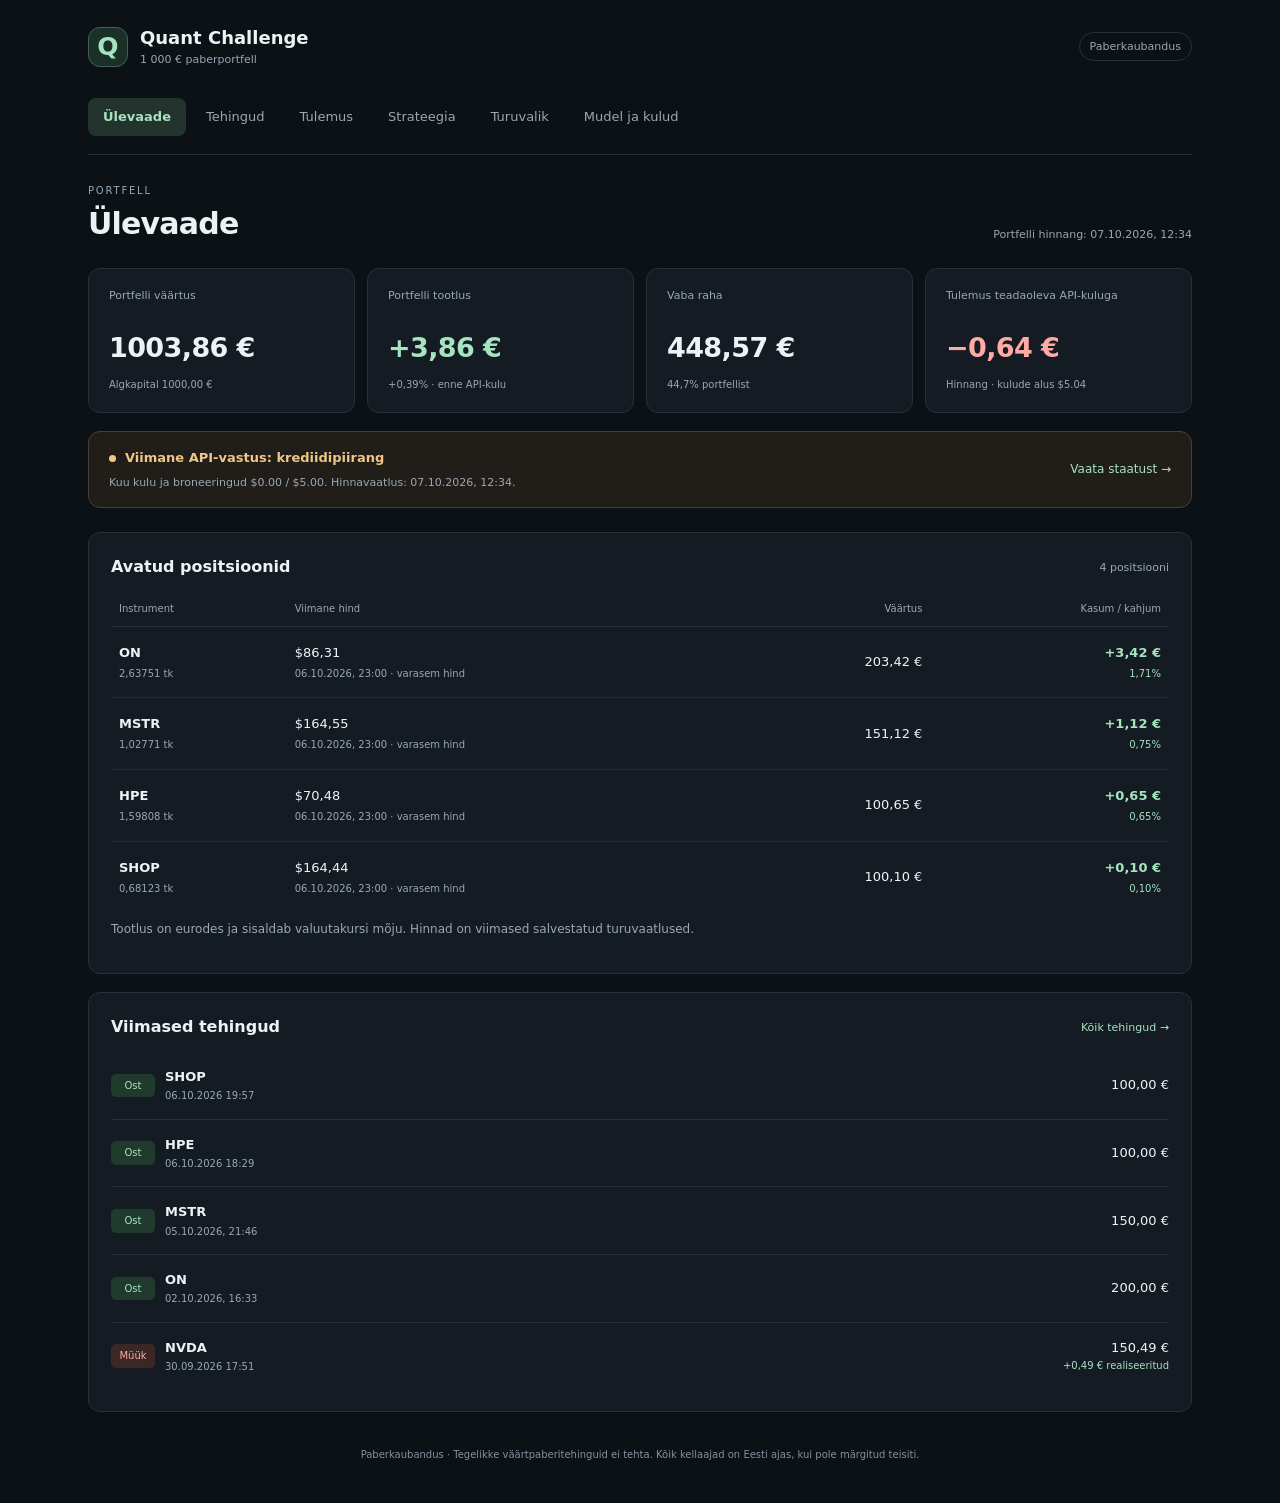
==== commit c7c9b5ff: "Refresh dashboard asset revision after final timezone and status fixes" ====
--- a/index.html
+++ b/index.html
@@ -5,7 +5,7 @@
   <meta name="viewport" content="width=device-width,initial-scale=1">
   <meta name="color-scheme" content="dark">
   <title>Ülevaade · Quant Challenge</title>
-  <link rel="stylesheet" href="style.css?v=budget1">
+  <link rel="stylesheet" href="style.css?v=budget2">
 </head>
 <body>
 <a class="skip" href="#content">Liigu sisuni</a>
@@ -65,9 +65,9 @@
   </main>
   <footer>Paberkaubandus · Tegelikke väärtpaberitehinguid ei tehta. Kõik kellaajad on Eesti ajas, kui pole märgitud teisiti.</footer>
 </div>
-<script src="data.js?v=budget1"></script>
-<script src="dashboard-data.js?v=budget1"></script>
-<script src="app.js?v=budget1"></script>
-<script src="universe-matrix.js?v=budget1"></script>
+<script src="data.js?v=budget2"></script>
+<script src="dashboard-data.js?v=budget2"></script>
+<script src="app.js?v=budget2"></script>
+<script src="universe-matrix.js?v=budget2"></script>
 </body>
 </html>
